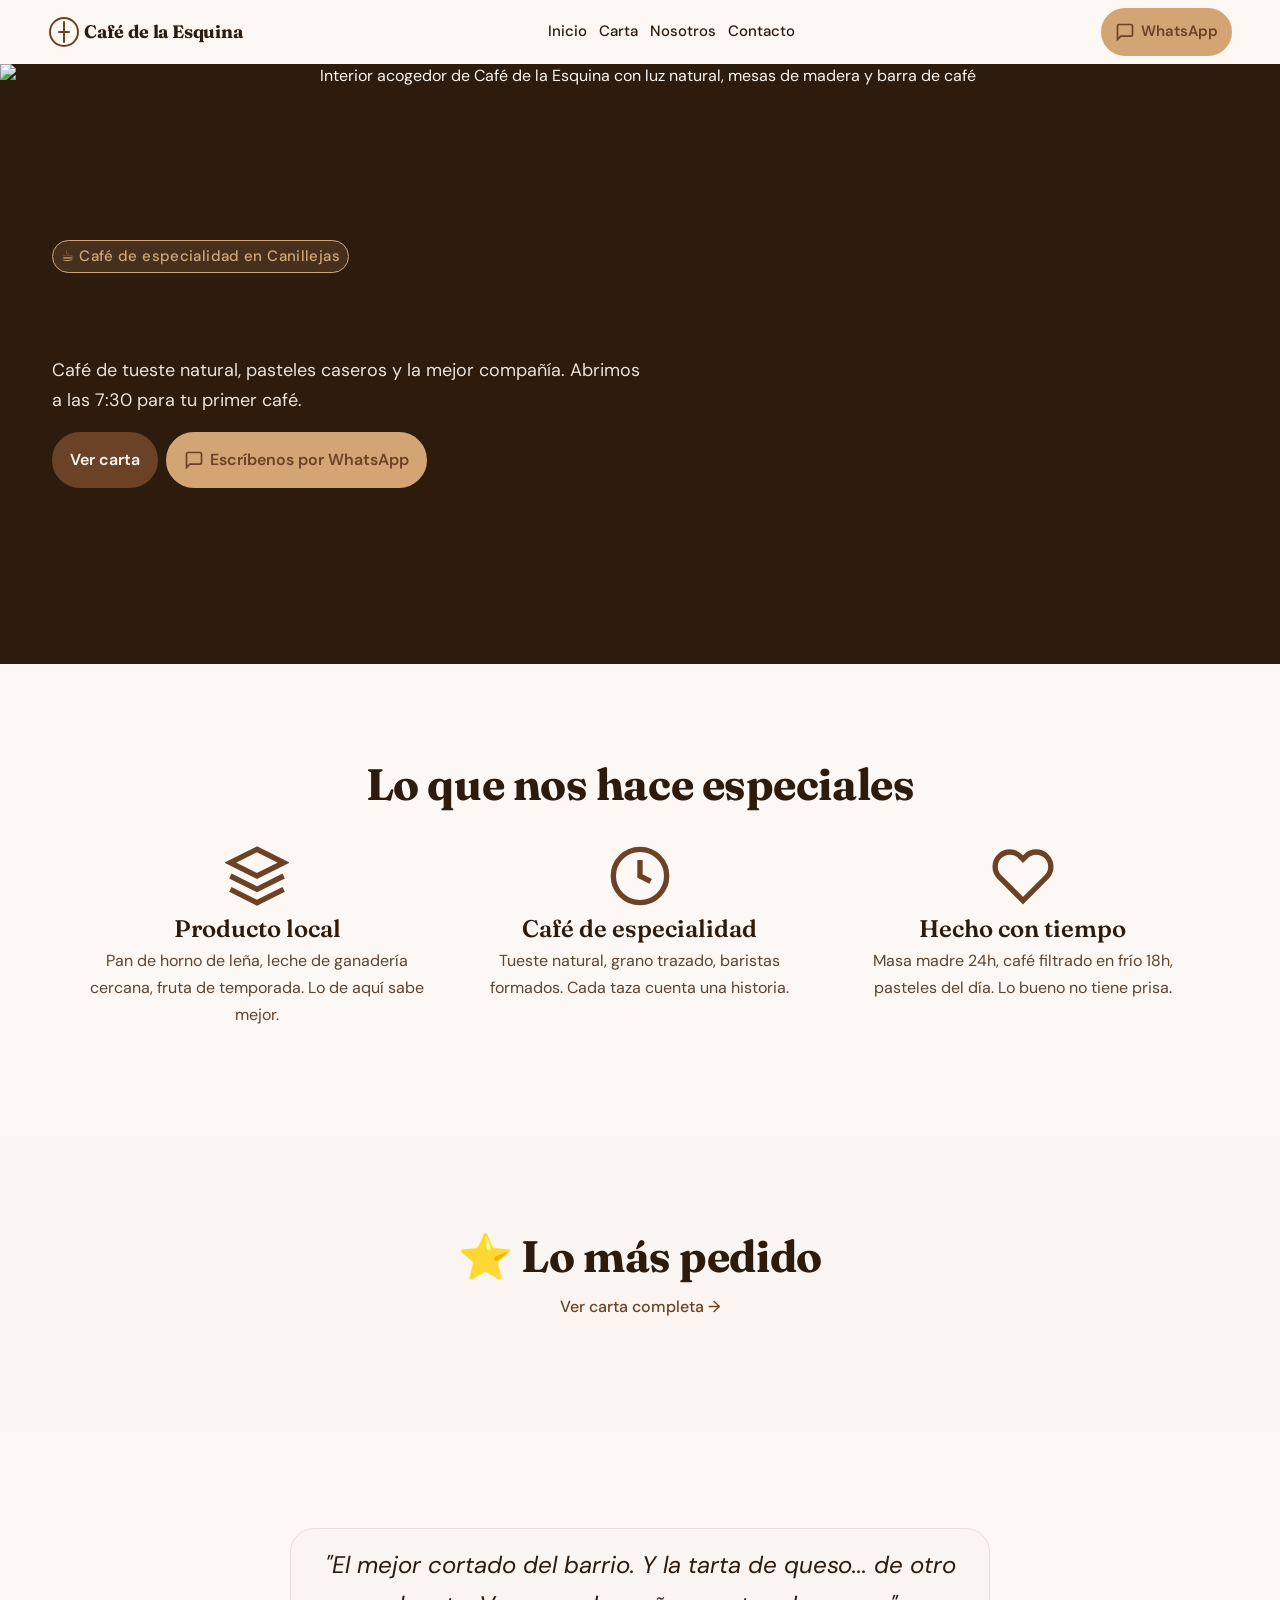
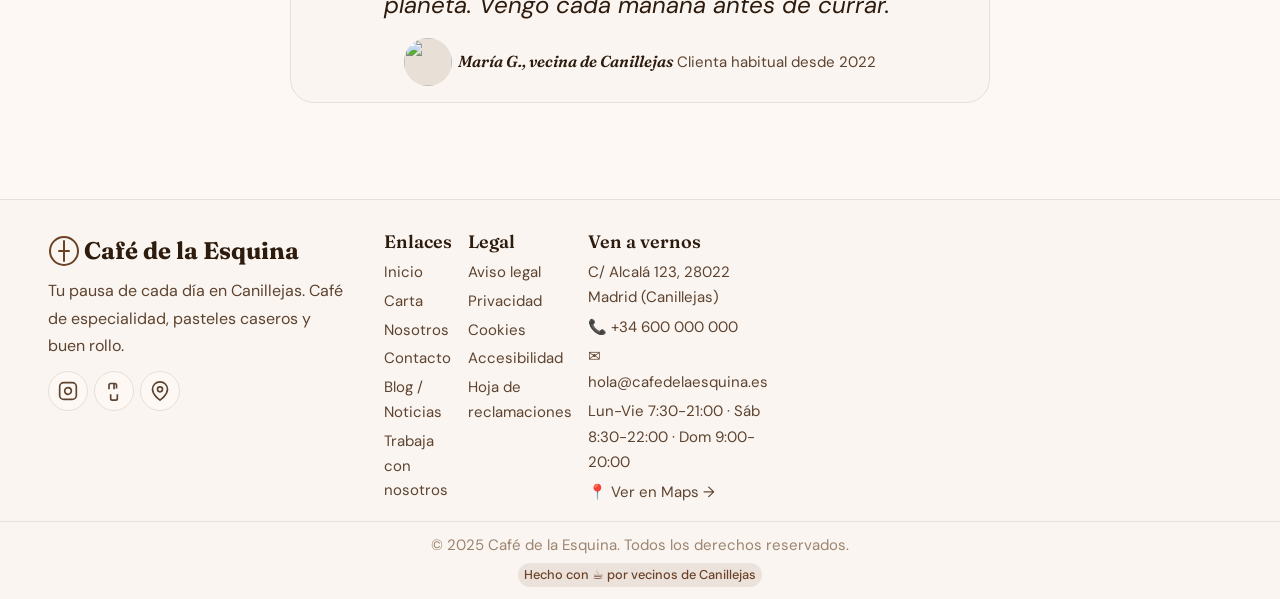
==== index.html @ 40ae6f1a "Café de la Esquina - demo deploy ready" ====
<!DOCTYPE html>
<html lang="es">
<head>
  <meta charset="UTF-8">
  <meta name="viewport" content="width=device-width, initial-scale=1.0">
  <meta name="description" content="Café de la Esquina - Tu pausa de cada día en Canillejas. Café de especialidad, pasteles caseros y buen rollo. Abierto 7:30-21:00.">
  <meta name="theme-color" content="#6B4226">
  <title>Café de la Esquina | Tu pausa de cada día en Canillejas</title>

  <!-- Open Graph / Social -->
  <meta property="og:type" content="website">
  <meta property="og:url" content="https://cafe-esquina-demo.netlify.app/">
  <meta property="og:title" content="Café de la Esquina | Tu pausa de cada día">
  <meta property="og:description" content="Café de especialidad, pasteles caseros y la mejor compañía en Canillejas. Abrimos a las 7:30 para tu primer café.">
  <meta property="og:image" content="https://cafe-esquina-demo.netlify.app/assets/images/og-home.webp">
  <meta property="og:site_name" content="Café de la Esquina">
  <meta property="og:locale" content="es_ES">

  <!-- Twitter Card -->
  <meta name="twitter:card" content="summary_large_image">
  <meta name="twitter:title" content="Café de la Esquina | Tu pausa de cada día">
  <meta name="twitter:description" content="Café de especialidad, pasteles caseros y la mejor compañía en Canillejas.">
  <meta name="twitter:image" content="https://cafe-esquina-demo.netlify.app/assets/images/og-home.webp">

  <!-- Schema.org LocalBusiness -->
  <script type="application/ld+json">
  {
    "@context": "https://schema.org",
    "@type": "CafeOrCoffeeShop",
    "name": "Café de la Esquina",
    "description": "Café de especialidad, pasteles caseros y buen rollo en Canillejas, Madrid",
    "url": "https://cafe-esquina-demo.netlify.app/",
    "telephone": "+34-600-000-000",
    "address": {
      "@type": "PostalAddress",
      "streetAddress": "C/ Alcalá 123",
      "addressLocality": "Madrid",
      "addressRegion": "Madrid",
      "postalCode": "28022",
      "addressCountry": "ES"
    },
    "geo": {
      "@type": "GeoCoordinates",
      "latitude": 40.4333,
      "longitude": -3.6167
    },
    "openingHoursSpecification": [
      {"@type": "OpeningHoursSpecification", "dayOfWeek": ["Monday","Tuesday","Wednesday","Thursday"], "opens": "07:30", "closes": "21:00"},
      {"@type": "OpeningHoursSpecification", "dayOfWeek": "Friday", "opens": "07:30", "closes": "22:00"},
      {"@type": "OpeningHoursSpecification", "dayOfWeek": "Saturday", "opens": "08:30", "closes": "22:00"},
      {"@type": "OpeningHoursSpecification", "dayOfWeek": "Sunday", "opens": "09:00", "closes": "20:00"}
    ],
    "menu": "https://cafe-esquina-demo.netlify.app/carta.html",
    "priceRange": "€€",
    "paymentAccepted": "Cash, Credit Card, Mobile Payment",
    "currenciesAccepted": "EUR",
    "image": "https://cafe-esquina-demo.netlify.app/assets/images/hero-interior.webp",
    "sameAs": [
      "https://instagram.com/cafedelaesquina",
      "https://maps.google.com/?cid=123456789"
    ]
  }
  </script>

  <!-- Preload critical fonts -->
  <link rel="preload" as="style" href="https://fonts.googleapis.com/css2?family=Fraunces:opsz,wght@9..144,400;9..144,600;9..144,700;9..144,900&family=DM+Sans:wght@400;500;600;700&family=JetBrains+Mono:wght@400;500&display=swap">
  <link rel="stylesheet" href="https://fonts.googleapis.com/css2?family=Fraunces:opsz,wght@9..144,400;9..144,600;9..144,700;9..144,900&family=DM+Sans:wght@400;500;600;700&family=JetBrains+Mono:wght@400;500&display=swap" media="print" onload="this.media='all'">
  <noscript><link rel="stylesheet" href="https://fonts.googleapis.com/css2?family=Fraunces:opsz,wght@9..144,400;9..144,600;9..144,700;9..144,900&family=DM+Sans:wght@400;500;600;700&family=JetBrains+Mono:wght@400;500&display=swap"></noscript>

  <!-- Main CSS -->
  <link rel="stylesheet" href="assets/css/main.css">
</head>
<body class="page-home">
  <a href="#main" class="skip-link">Saltar al contenido principal</a>

  <!-- Header -->
  <header class="header" role="banner">
    <div class="header__inner container">
      <a href="/" class="header__logo" aria-label="Café de la Esquina - Inicio">
        <svg class="header__logo-icon" viewBox="0 0 32 32" fill="none" aria-hidden="true">
          <circle cx="16" cy="16" r="14" stroke="#6B4226" stroke-width="2"/>
          <path d="M16 6v10M16 16v10M11 16h10" stroke="#6B4226" stroke-width="2" stroke-linecap="round"/>
        </svg>
        <span class="header__logo-text">Café de la Esquina</span>
      </a>

      <nav class="header__nav" role="navigation" aria-label="Navegación principal">
        <ul class="header__nav-list">
          <li><a href="/" class="header__nav-link" aria-current="page">Inicio</a></li>
          <li><a href="/carta.html" class="header__nav-link">Carta</a></li>
          <li><a href="/nosotros.html" class="header__nav-link">Nosotros</a></li>
          <li><a href="/contacto.html" class="header__nav-link">Contacto</a></li>
        </ul>
      </nav>

      <div class="header__actions">
        <a href="https://wa.me/34600000000?text=Hola%21%20Quiero%20hacer%20un%20pedido" class="btn btn--accent header__btn-whatsapp" target="_blank" rel="noopener noreferrer" aria-label="WhatsApp: Pedir o reservar">
          <svg class="btn__icon" width="20" height="20" viewBox="0 0 24 24" fill="none" stroke="currentColor" stroke-width="2" aria-hidden="true"><path d="M21 15a2 2 0 0 1-2 2H7l-4 4V5a2 2 0 0 1 2-2h14a2 2 0 0 1 2 2z"></path></svg>
          <span>WhatsApp</span>
        </a>
        <button class="header__hamburger" aria-expanded="false" aria-controls="drawer" aria-label="Abrir menú">
          <span class="header__hamburger-icon" aria-hidden="true"></span>
        </button>
      </div>
    </div>
  </header>

  <!-- Mobile Drawer -->
  <div class="drawer-backdrop" id="drawer-backdrop" aria-hidden="true"></div>
  <aside class="drawer" id="drawer" role="dialog" aria-modal="true" aria-label="Menú móvil">
    <div class="drawer__header">
      <h2 class="drawer__title">Menú</h2>
      <button class="drawer__close" aria-label="Cerrar menú">
        <svg width="24" height="24" viewBox="0 0 24 24" fill="none" stroke="currentColor" stroke-width="2"><line x1="18" y1="6" x2="6" y2="18"></line><line x1="6" y1="6" x2="18" y2="18"></line></svg>
      </button>
    </div>
    <nav class="drawer__nav" role="navigation" aria-label="Navegación móvil">
      <ul class="drawer__nav-list">
        <li><a href="/" class="drawer__nav-link" aria-current="page">Inicio</a></li>
        <li><a href="/carta.html" class="drawer__nav-link">Carta</a></li>
        <li><a href="/nosotros.html" class="drawer__nav-link">Nosotros</a></li>
        <li><a href="/contacto.html" class="drawer__nav-link">Contacto</a></li>
      </ul>
      <div class="drawer__info">
        <div class="drawer__info-item">
          <svg class="drawer__info-icon" viewBox="0 0 24 24" fill="none" stroke="currentColor" stroke-width="2" aria-hidden="true"><path d="M21 10c0 7-9 13-9 13s-9-6-9-13a9 9 0 0 1 18 0z"></path><circle cx="12" cy="10" r="3"></circle></svg>
          <span>C/ Alcalá 123, 28022 Madrid (Canillejas)</span>
        </div>
        <div class="drawer__info-item">
          <svg class="drawer__info-icon" viewBox="0 0 24 24" fill="none" stroke="currentColor" stroke-width="2" aria-hidden="true"><circle cx="12" cy="12" r="10"></circle><polyline points="12 6 12 12 16 14"></polyline></svg>
          <span>Lun-Vie 7:30-21:00 · Sáb 8:30-22:00 · Dom 9:00-20:00</span>
        </div>
      </div>
      <div class="drawer__actions">
        <a href="https://wa.me/34600000000?text=Hola%21%20Quiero%20hacer%20un%20pedido" class="btn btn--accent btn--full" target="_blank" rel="noopener noreferrer">
          <svg width="20" height="20" viewBox="0 0 24 24" fill="none" stroke="currentColor" stroke-width="2" aria-hidden="true"><path d="M21 15a2 2 0 0 1-2 2H7l-4 4V5a2 2 0 0 1 2-2h14a2 2 0 0 1 2 2z"></path></svg>
          <span>Escribir por WhatsApp</span>
        </a>
        <a href="/carta.html" class="btn btn--outline btn--full">Ver carta completa</a>
      </div>
    </nav>
  </aside>

  <main id="main" role="main">
    <!-- Hero -->
    <section class="hero" aria-labelledby="hero-title">
      <div class="hero__bg">
        <picture>
          <source srcset="assets/images/hero-interior.webp" type="image/webp">
          <img class="hero__image" src="assets/images/hero-interior.jpg" alt="Interior acogedor de Café de la Esquina con luz natural, mesas de madera y barra de café" loading="eager" fetchpriority="high" width="1200" height="800">
        </picture>
      </div>
      <div class="hero__overlay" aria-hidden="true"></div>
      <div class="hero__content container">
        <span class="hero__badge">☕ Café de especialidad en Canillejas</span>
        <h1 class="hero__title text-h1" id="hero-title">Tu pausa de cada día</h1>
        <p class="hero__subtitle text-body-lg">Café de tueste natural, pasteles caseros y la mejor compañía. Abrimos a las 7:30 para tu primer café.</p>
        <div class="hero__actions">
          <a href="/carta.html" class="btn btn--primary btn--lg">Ver carta</a>
          <a href="https://wa.me/34600000000?text=Hola%21%20Quiero%20hacer%20un%20pedido" class="btn btn--accent btn--lg" target="_blank" rel="noopener noreferrer">
            <svg class="btn__icon" width="20" height="20" viewBox="0 0 24 24" fill="none" stroke="currentColor" stroke-width="2" aria-hidden="true"><path d="M21 15a2 2 0 0 1-2 2H7l-4 4V5a2 2 0 0 1 2-2h14a2 2 0 0 1 2 2z"></path></svg>
            <span>Escríbenos por WhatsApp</span>
          </a>
        </div>
      </div>
    </section>

    <!-- Features / 3 Pillars -->
    <section class="features section" aria-labelledby="features-title">
      <div class="container">
        <header class="section-header" style="text-align:center;margin-bottom:var(--space-12);">
          <h2 class="text-h2" id="features-title">Lo que nos hace especiales</h2>
        </header>
        <div class="features__grid grid">
          <article class="feature">
            <svg class="feature__icon" viewBox="0 0 24 24" fill="none" stroke="currentColor" stroke-width="2" aria-hidden="true"><path d="M12 2L2 7l10 5 10-5-10-5z"></path><path d="M2 17l10 5 10-5"></path><path d="M2 12l10 5 10-5"></path></svg>
            <h3 class="feature__title">Producto local</h3>
            <p class="feature__description">Pan de horno de leña, leche de ganadería cercana, fruta de temporada. Lo de aquí sabe mejor.</p>
          </article>
          <article class="feature">
            <svg class="feature__icon" viewBox="0 0 24 24" fill="none" stroke="currentColor" stroke-width="2" aria-hidden="true"><circle cx="12" cy="12" r="10"></circle><path d="M12 6v6l4 2"></path></svg>
            <h3 class="feature__title">Café de especialidad</h3>
            <p class="feature__description">Tueste natural, grano trazado, baristas formados. Cada taza cuenta una historia.</p>
          </article>
          <article class="feature">
            <svg class="feature__icon" viewBox="0 0 24 24" fill="none" stroke="currentColor" stroke-width="2" aria-hidden="true"><path d="M20.84 4.61a5.5 5.5 0 0 0-7.78 0L12 5.67l-1.06-1.06a5.5 5.5 0 0 0-7.78 7.78l1.06 1.06L12 21.23l7.78-7.78 1.06-1.06a5.5 5.5 0 0 0 0-7.78z"></path></svg>
            <h3 class="feature__title">Hecho con tiempo</h3>
            <p class="feature__description">Masa madre 24h, café filtrado en frío 18h, pasteles del día. Lo bueno no tiene prisa.</p>
          </article>
        </div>
      </div>
    </section>

    <!-- Highlight Menu -->
    <section class="highlight-menu section" aria-labelledby="highlight-title">
      <div class="container">
        <header class="highlight-menu__header">
          <h2 class="highlight-menu__title text-h2" id="highlight-title">⭐ Lo más pedido</h2>
          <a href="/carta.html" class="highlight-menu__cta">Ver carta completa →</a>
        </header>
        <div class="highlight-menu__list" id="highlight-menu" role="list" aria-label="Platos destacados">
          <!-- Populated by JS -->
        </div>
      </div>
    </section>

    <!-- Location Bar (Mobile) -->
    <div class="location-bar location-bar--mobile" role="contentinfo" aria-label="Información de ubicación y contacto rápido">
      <a href="https://maps.app.goo.gl/XXXX" class="location-bar__item" target="_blank" rel="noopener noreferrer" aria-label="Ver en Google Maps">
        <svg class="location-bar__icon" viewBox="0 0 24 24" fill="none" stroke="currentColor" stroke-width="2" aria-hidden="true"><path d="M21 10c0 7-9 13-9 13s-9-6-9-13a9 9 0 0 1 18 0z"></path><circle cx="12" cy="10" r="3"></circle></svg>
        <span class="location-bar__label">Ubicación</span>
        <span class="location-bar__text">Canillejas</span>
      </a>
      <div class="location-bar__item" id="location-status" aria-live="polite">
        <svg class="location-bar__icon" viewBox="0 0 24 24" fill="none" stroke="currentColor" stroke-width="2" aria-hidden="true"><circle cx="12" cy="12" r="10"></circle><polyline points="12 6 12 12 16 14"></polyline></svg>
        <span class="location-bar__label">Estado</span>
        <span class="location-bar__status location-bar__status--open" id="location-status-text">Abierto ahora</span>
      </div>
      <a href="https://wa.me/34600000000?text=Hola%21%20Quiero%20hacer%20un%20pedido" class="location-bar__item location-bar__item--whatsapp" target="_blank" rel="noopener noreferrer" aria-label="WhatsApp: Pedir o reservar">
        <svg class="location-bar__icon" viewBox="0 0 24 24" fill="none" stroke="currentColor" stroke-width="2" aria-hidden="true"><path d="M21 15a2 2 0 0 1-2 2H7l-4 4V5a2 2 0 0 1 2-2h14a2 2 0 0 1 2 2z"></path></svg>
        <span class="location-bar__label">WhatsApp</span>
      </a>
    </div>

    <!-- Testimonial -->
    <section class="testimonial section" aria-labelledby="testimonial-title">
      <div class="container">
        <blockquote class="testimonial__card">
          <p class="testimonial__quote">"El mejor cortado del barrio. Y la tarta de queso... de otro planeta. Vengo cada mañana antes de currar."</p>
          <footer class="testimonial__author">
            <img class="testimonial__avatar" src="assets/images/avatar-testimonial.webp" alt="" loading="lazy" width="48" height="48">
            <div>
              <cite class="testimonial__name">María G., vecina de Canillejas</cite>
              <span class="testimonial__role">Clienta habitual desde 2022</span>
            </div>
          </footer>
        </blockquote>
      </div>
    </section>
  </main>

  <!-- Footer -->
  <footer class="footer" role="contentinfo">
    <div class="footer__main container">
      <div class="footer__brand">
        <a href="/" class="footer__logo" aria-label="Café de la Esquina - Inicio">
          <svg class="footer__logo-icon" viewBox="0 0 32 32" fill="none" aria-hidden="true"><circle cx="16" cy="16" r="14" stroke="#6B4226" stroke-width="2"/><path d="M16 6v10M16 16v10M11 16h10" stroke="#6B4226" stroke-width="2" stroke-linecap="round"/></svg>
          <span class="footer__logo-text">Café de la Esquina</span>
        </a>
        <p class="footer__tagline">Tu pausa de cada día en Canillejas. Café de especialidad, pasteles caseros y buen rollo.</p>
        <div class="footer__social" role="list" aria-label="Redes sociales">
          <a href="https://instagram.com/cafedelaesquina" class="footer__social-link" target="_blank" rel="noopener noreferrer" aria-label="Instagram">
            <svg class="footer__social-icon" viewBox="0 0 24 24" fill="none" stroke="currentColor" stroke-width="2" aria-hidden="true"><rect x="2" y="2" width="20" height="20" rx="5" ry="5"></rect><path d="M16 11.37A4 4 0 1 1 12.63 8 4 4 0 0 1 16 11.37z"></path><line x1="17.5" y1="6.5" x2="17.51" y2="6.5"></line></svg>
          </a>
          <a href="https://tiktok.com/@cafedelaesquina" class="footer__social-link" target="_blank" rel="noopener noreferrer" aria-label="TikTok">
            <svg class="footer__social-icon" viewBox="0 0 24 24" fill="none" stroke="currentColor" stroke-width="2" aria-hidden="true"><path d="M15 8.85V5a2 2 0 0 0-2-2H8a2 2 0 0 0-2 2v4.85M12 4v6M8 16v5a2 2 0 0 0 2 2h4a2 2 0 0 0 2-2v-5"></path></svg>
          </a>
          <a href="https://maps.app.goo.gl/XXXX" class="footer__social-link" target="_blank" rel="noopener noreferrer" aria-label="Google Maps">
            <svg class="footer__social-icon" viewBox="0 0 24 24" fill="none" stroke="currentColor" stroke-width="2" aria-hidden="true"><path d="M21 10c0 7-9 13-9 13s-9-6-9-13a9 9 0 0 1 18 0z"></path><circle cx="12" cy="10" r="3"></circle></svg>
          </a>
        </div>
      </div>

      <div class="footer__columns">
        <nav class="footer__column" aria-label="Enlaces principales">
          <h3 class="footer__column-title">Enlaces</h3>
          <ul class="footer__links">
            <li><a href="/" class="footer__link">Inicio</a></li>
            <li><a href="/carta.html" class="footer__link">Carta</a></li>
            <li><a href="/nosotros.html" class="footer__link">Nosotros</a></li>
            <li><a href="/contacto.html" class="footer__link">Contacto</a></li>
            <li><a href="/blog.html" class="footer__link">Blog / Noticias</a></li>
            <li><a href="/trabaja.html" class="footer__link">Trabaja con nosotros</a></li>
          </ul>
        </nav>

        <nav class="footer__column" aria-label="Información legal">
          <h3 class="footer__column-title">Legal</h3>
          <ul class="footer__links">
            <li><a href="/aviso-legal.html" class="footer__link">Aviso legal</a></li>
            <li><a href="/privacidad.html" class="footer__link">Privacidad</a></li>
            <li><a href="/cookies.html" class="footer__link">Cookies</a></li>
            <li><a href="/accesibilidad.html" class="footer__link">Accesibilidad</a></li>
            <li><a href="/hoja-reclamaciones.html" class="footer__link">Hoja de reclamaciones</a></li>
          </ul>
        </nav>

        <div class="footer__column">
          <h3 class="footer__column-title">Ven a vernos</h3>
          <address class="footer__info" style="font-style: normal;">
            <p>C/ Alcalá 123, 28022 Madrid (Canillejas)</p>
            <p><a href="tel:+34600000000" class="footer__info-link">📞 +34 600 000 000</a></p>
            <p><a href="mailto:hola@cafedelaesquina.es" class="footer__info-link">✉️ hola@cafedelaesquina.es</a></p>
            <p>Lun-Vie 7:30-21:00 · Sáb 8:30-22:00 · Dom 9:00-20:00</p>
            <a href="https://maps.app.goo.gl/XXXX" class="footer__info-link" target="_blank" rel="noopener noreferrer">📍 Ver en Maps →</a>
          </address>
        </div>
      </div>
    </div>

    <div class="footer__bottom">
      <p class="footer__copyright">&copy; 2025 Café de la Esquina. Todos los derechos reservados.</p>
      <p class="footer__badge">Hecho con ☕ por vecinos de Canillejas</p>
    </div>
  </footer>

  <!-- Cart (shared) -->
  <aside class="cart" id="cart" role="dialog" aria-modal="true" aria-label="Tu pedido" hidden>
    <div class="cart__header">
      <h2 class="cart__title">Tu pedido</h2>
      <button class="cart__close" aria-label="Cerrar carrito"><svg width="24" height="24" viewBox="0 0 24 24" fill="none" stroke="currentColor" stroke-width="2"><line x1="18" y1="6" x2="6" y2="18"></line><line x1="6" y1="6" x2="18" y2="18"></line></svg></button>
    </div>
    <div class="cart__empty hidden">Tu carrito está vacío... pero la barra te espera ☕</div>
    <div class="cart__items" role="list" aria-label="Items del pedido"></div>
    <div class="cart__summary hidden">
      <div class="cart__total"><span class="cart__total-label">Total</span><span class="cart__total-amount text-price">0,00&nbsp;€</span></div>
      <div class="cart__actions">
        <button class="btn btn--accent btn--full btn--lg" id="cart-whatsapp">Pedir por WhatsApp</button>
        <button class="btn btn--ghost btn--full" id="cart-clear">Vaciar carrito</button>
      </div>
    </div>
  </aside>

  <!-- Scripts -->
  <script type="module" src="assets/js/main.js"></script>
</body>
</html>
---- assets/css/main.css ----
/* ========================================
   Café de la Esquina — Main Stylesheet
   Design tokens + components + utilities
   Mobile-first, zero dependencies
   ======================================== */

/* ========================================
   DESIGN TOKENS (from design-tokens.css)
   ======================================== */

:root {
  /* Colors */
  --color-primary: #6B4226;
  --color-secondary: #C49A6C;
  --color-accent: #D4A574;
  --color-bg: #FDF8F3;
  --color-surface: #FAF5F0;
  --color-text: #2D1B0E;
  --color-text-secondary: #5D4330;
  --color-text-muted: #9B8470;
  --color-text-inverse: #FDF8F3;
  --color-success: #4A7C59;
  --color-warning: #C49A6C;
  --color-error: #B85C3D;
  --color-info: #5D8AA8;

  --color-btn-primary-bg: var(--color-primary);
  --color-btn-primary-text: var(--color-text-inverse);
  --color-btn-primary-hover: #54331D;
  --color-btn-primary-active: #482A1A;

  --color-btn-secondary-bg: var(--color-secondary);
  --color-btn-secondary-text: var(--color-primary);
  --color-btn-secondary-hover: #B88D5E;
  --color-btn-secondary-active: #A67D52;

  --color-btn-accent-bg: var(--color-accent);
  --color-btn-accent-text: var(--color-primary);
  --color-btn-accent-hover: #C89666;
  --color-btn-accent-active: #B8885A;

  --color-btn-ghost-hover: rgba(107, 66, 38, 0.1);
  --color-btn-ghost-active: rgba(107, 66, 38, 0.15);

  --color-link: var(--color-primary);
  --color-link-hover: #54331D;
  --color-link-visited: rgba(107, 66, 38, 0.7);

  --color-focus-ring: var(--color-accent);
  --color-focus-ring-rgb: 212, 165, 116;

  --color-border: #E8DFD6;
  --color-border-hover: #D4C4B0;
  --color-border-focus: var(--color-primary);
  --color-border-error: var(--color-error);

  --color-input-bg: var(--color-bg);
  --color-input-placeholder: var(--color-text-muted);
  --color-input-disabled-bg: rgba(250, 245, 240, 0.5);

  --color-card-bg: var(--color-surface);
  --color-card-border: var(--color-border);
  --color-card-hover-border: rgba(107, 66, 38, 0.3);
  --color-card-hover-shadow: 0 12px 24px -8px rgb(45 27 14 / 0.12), 0 4px 8px -4px rgb(45 27 14 / 0.08);

  --color-badge-new: var(--color-success);
  --color-badge-popular: var(--color-accent);
  --color-badge-hot: var(--color-error);
  --color-badge-vegan: var(--color-success);
  --color-badge-gf: var(--color-info);

  --color-overlay-gradient: linear-gradient(180deg, rgba(45,27,14,0) 0%, rgba(45,27,14,0.6) 100%);
  --color-scrim: rgba(45, 27, 14, 0.4);

  /* Typography */
  --font-heading: 'Fraunces', Georgia, 'Times New Roman', serif;
  --font-body: 'DM Sans', system-ui, -apple-system, 'Segoe UI', Roboto, sans-serif;
  --font-mono: 'JetBrains Mono', 'Fira Code', monospace;

  --font-light: 300;
  --font-normal: 400;
  --font-medium: 500;
  --font-semibold: 600;
  --font-bold: 700;
  --font-extrabold: 800;
  --font-black: 900;

  --text-xs: clamp(0.7rem, 0.65rem + 0.25vw, 0.8rem);
  --text-sm: clamp(0.8125rem, 0.75rem + 0.3125vw, 0.9375rem);
  --text-base: clamp(0.9375rem, 0.875rem + 0.3125vw, 1rem);
  --text-lg: clamp(1.0625rem, 1rem + 0.3125vw, 1.125rem);
  --text-xl: clamp(1.25rem, 1.125rem + 0.625vw, 1.5rem);
  --text-2xl: clamp(1.5rem, 1.25rem + 1.25vw, 2rem);
  --text-3xl: clamp(1.875rem, 1.5rem + 1.875vw, 2.75rem);
  --text-4xl: clamp(2.25rem, 1.75rem + 2.5vw, 3.5rem);

  --leading-tight: 1.1;
  --leading-snug: 1.35;
  --leading-normal: 1.55;
  --leading-relaxed: 1.7;

  /* Spacing */
  --space-0: 0;
  --space-1: 0.125rem;
  --space-2: 0.25rem;
  --space-3: 0.375rem;
  --space-4: 0.5rem;
  --space-5: 0.625rem;
  --space-6: 0.75rem;
  --space-8: 1rem;
  --space-10: 1.25rem;
  --space-12: 1.5rem;
  --space-16: 2rem;
  --space-20: 2.5rem;
  --space-24: 3rem;
  --space-32: 4rem;
  --space-40: 5rem;
  --space-48: 6rem;

  --space-section-y: clamp(3rem, 8vw, 6rem);
  --space-container-x: clamp(1rem, 4vw, 2rem);
  --space-gap: clamp(1rem, 3vw, 1.5rem);
  --space-hero: clamp(4rem, 12vw, 8rem);

  /* Border Radius */
  --radius-none: 0;
  --radius-sm: 0.25rem;
  --radius-md: 0.5rem;
  --radius-lg: 0.75rem;
  --radius-xl: 1rem;
  --radius-2xl: 1.5rem;
  --radius-full: 9999px;
  --radius-image: 0.75rem;

  /* Shadows */
  --shadow-none: none;
  --shadow-xs: 0 1px 2px 0 rgb(45 27 14 / 0.05);
  --shadow-sm: 0 1px 3px 0 rgb(45 27 14 / 0.08), 0 1px 2px -1px rgb(45 27 14 / 0.08);
  --shadow-md: 0 4px 6px -1px rgb(45 27 14 / 0.07), 0 2px 4px -2px rgb(45 27 14 / 0.07);
  --shadow-lg: 0 10px 15px -3px rgb(45 27 14 / 0.07), 0 4px 6px -4px rgb(45 27 14 / 0.07);
  --shadow-xl: 0 20px 25px -5px rgb(45 27 14 / 0.08), 0 8px 10px -6px rgb(45 27 14 / 0.08);
  --shadow-2xl: 0 25px 50px -12px rgb(45 27 14 / 0.12);
  --shadow-inner: inset 0 2px 4px 0 rgb(45 27 14 / 0.05);
  --shadow-focus: 0 0 0 3px rgb(212 165 116 / 0.4);
  --shadow-card-hover: 0 12px 24px -8px rgb(45 27 14 / 0.12), 0 4px 8px -4px rgb(45 27 14 / 0.08);

  /* Z-index scale */
  --z-dropdown: 100;
  --z-sticky: 200;
  --z-fixed: 300;
  --z-drawer-backdrop: 400;
  --z-drawer: 500;
  --z-modal-backdrop: 600;
  --z-modal: 700;
  --z-toast: 800;
  --z-tooltip: 900;

  /* Transitions */
  --transition-fast: 150ms ease;
  --transition-base: 200ms ease;
  --transition-slow: 300ms ease;

  /* Container */
  --container-max: 1200px;
}

/* ========================================
   RESET & BASE
   ======================================== */

*, *::before, *::after {
  box-sizing: border-box;
  margin: 0;
  padding: 0;
}

html {
  font-size: 16px;
  scroll-behavior: smooth;
  -webkit-text-size-adjust: 100%;
}

@media (prefers-reduced-motion: reduce) {
  html { scroll-behavior: auto; }
  *, *::before, *::after {
    animation-duration: 0.01ms !important;
    animation-iteration-count: 1 !important;
    transition-duration: 0.01ms !important;
  }
}

body {
  font-family: var(--font-body);
  font-size: var(--text-base);
  font-weight: var(--font-normal);
  line-height: var(--leading-normal);
  color: var(--color-text);
  background-color: var(--color-bg);
  -webkit-font-smoothing: antialiased;
  -moz-osx-font-smoothing: grayscale;
  text-rendering: optimizeLegibility;
}

img, picture, video, canvas, svg {
  display: block;
  max-width: 100%;
  height: auto;
}

img { vertical-align: middle; }

a {
  color: var(--color-link);
  text-decoration: none;
  transition: color var(--transition-fast);
}

a:hover { color: var(--color-link-hover); }
a:visited { color: var(--color-link-visited); }
a:focus-visible { outline: none; box-shadow: var(--shadow-focus); border-radius: var(--radius-sm); }

button {
  font-family: inherit;
  font-size: inherit;
  line-height: inherit;
  color: inherit;
  background: none;
  border: none;
  cursor: pointer;
}

input, textarea, select {
  font-family: inherit;
  font-size: inherit;
  line-height: inherit;
  color: inherit;
}

ul, ol { list-style: none; }

h1, h2, h3, h4, h5, h6 {
  font-family: var(--font-heading);
  font-weight: var(--font-bold);
  line-height: var(--leading-tight);
  color: var(--color-text);
}

.text-h1 { font-size: var(--text-4xl); letter-spacing: -0.02em; }
.text-h2 { font-size: var(--text-3xl); letter-spacing: -0.01em; }
.text-h3 { font-size: var(--text-2xl); }
.text-h4 { font-size: var(--text-xl); }

.text-body { font-size: var(--text-base); line-height: var(--leading-normal); }
.text-body-lg { font-size: var(--text-lg); line-height: var(--leading-relaxed); }
.text-caption { font-size: var(--text-sm); color: var(--color-text-secondary); line-height: var(--leading-normal); }
.text-label { font-size: var(--text-xs); font-weight: var(--font-medium); text-transform: uppercase; letter-spacing: 0.05em; }
.text-price { font-family: var(--font-heading); font-size: var(--text-xl); font-weight: var(--font-bold); color: var(--color-primary); line-height: 1; }

/* ========================================
   ACCESSIBILITY UTILITIES
   ======================================== */

.skip-link {
  position: absolute;
  top: -100%;
  left: 50%;
  transform: translateX(-50%);
  padding: var(--space-4) var(--space-6);
  background: var(--color-primary);
  color: var(--color-text-inverse);
  font-family: var(--font-body);
  font-weight: var(--font-medium);
  border-radius: var(--radius-md);
  z-index: var(--z-tooltip);
  transition: top var(--transition-fast);
}

.skip-link:focus { top: var(--space-4); outline: none; box-shadow: var(--shadow-focus); }

.visually-hidden {
  position: absolute;
  width: 1px;
  height: 1px;
  padding: 0;
  margin: -1px;
  overflow: hidden;
  clip: rect(0, 0, 0, 0);
  white-space: nowrap;
  border: 0;
}

:focus:not(:focus-visible) { outline: none; }

:focus-visible {
  outline: none;
  box-shadow: var(--shadow-focus);
  border-radius: var(--radius-sm);
}

@media (prefers-contrast: high) {
  :root {
    --color-border: var(--color-text);
    --color-border-hover: var(--color-text);
    --color-card-border: var(--color-text);
  }
}

/* ========================================
   LAYOUT UTILITIES
   ======================================== */

.container {
  width: 100%;
  max-width: var(--container-max);
  margin: 0 auto;
  padding-left: var(--space-container-x);
  padding-right: var(--space-container-x);
}

.section {
  padding-top: var(--space-section-y);
  padding-bottom: var(--space-section-y);
}

.section--alt { background: var(--color-surface); }

.grid { display: grid; gap: var(--space-gap); }
.flex { display: flex; }
.flex-col { flex-direction: column; }
.items-center { align-items: center; }
.justify-center { justify-content: center; }
.justify-between { justify-content: space-between; }
.gap-4 { gap: var(--space-4); }
.gap-6 { gap: var(--space-6); }
.gap-8 { gap: var(--space-8); }
.gap-12 { gap: var(--space-12); }

/* ========================================
   BUTTONS
   ======================================== */

.btn {
  display: inline-flex;
  align-items: center;
  justify-content: center;
  gap: var(--space-3);
  padding: var(--space-3) var(--space-6);
  font-family: var(--font-body);
  font-size: var(--text-sm);
  font-weight: var(--font-semibold);
  line-height: 1.5;
  border-radius: var(--radius-full);
  transition: all var(--transition-fast);
  min-height: 48px;
  min-width: 48px;
  white-space: nowrap;
}

.btn:disabled { opacity: 0.5; cursor: not-allowed; pointer-events: none; }

.btn--primary {
  background: var(--color-btn-primary-bg);
  color: var(--color-btn-primary-text);
  border: 2px solid var(--color-btn-primary-bg);
}

.btn--primary:hover:not(:disabled) {
  background: var(--color-btn-primary-hover);
  border-color: var(--color-btn-primary-hover);
}

.btn--primary:active:not(:disabled) {
  background: var(--color-btn-primary-active);
  border-color: var(--color-btn-primary-active);
}

.btn--secondary {
  background: var(--color-btn-secondary-bg);
  color: var(--color-btn-secondary-text);
  border: 2px solid var(--color-btn-secondary-bg);
}

.btn--secondary:hover:not(:disabled) {
  background: var(--color-btn-secondary-hover);
  border-color: var(--color-btn-secondary-hover);
}

.btn--secondary:active:not(:disabled) {
  background: var(--color-btn-secondary-active);
  border-color: var(--color-btn-secondary-active);
}

.btn--accent {
  background: var(--color-btn-accent-bg);
  color: var(--color-btn-accent-text);
  border: 2px solid var(--color-btn-accent-bg);
}

.btn--accent:hover:not(:disabled) {
  background: var(--color-btn-accent-hover);
  border-color: var(--color-btn-accent-hover);
}

.btn--accent:active:not(:disabled) {
  background: var(--color-btn-accent-active);
  border-color: var(--color-btn-accent-active);
}

.btn--ghost {
  background: transparent;
  color: var(--color-text);
  border: 2px solid transparent;
}

.btn--ghost:hover:not(:disabled) { background: var(--color-btn-ghost-hover); }
.btn--ghost:active:not(:disabled) { background: var(--color-btn-ghost-active); }

.btn--outline {
  background: transparent;
  color: var(--color-primary);
  border: 2px solid var(--color-primary);
}

.btn--outline:hover:not(:disabled) {
  background: var(--color-primary);
  color: var(--color-text-inverse);
}

.btn--sm { padding: var(--space-2) var(--space-4); font-size: var(--text-xs); min-height: 40px; }
.btn--lg { padding: var(--space-4) var(--space-8); font-size: var(--text-base); min-height: 56px; }
.btn--full { width: 100%; }

.btn__icon { display: flex; flex-shrink: 0; }

/* ========================================
   BADGES
   ======================================== */

.badge {
  display: inline-flex;
  align-items: center;
  padding: var(--space-1) var(--space-3);
  font-size: var(--text-xs);
  font-weight: var(--font-semibold);
  line-height: 1;
  border-radius: var(--radius-full);
  text-transform: uppercase;
  letter-spacing: 0.025em;
}

.badge--new { background: var(--color-badge-new); color: var(--color-text-inverse); }
.badge--popular { background: var(--color-badge-popular); color: var(--color-primary); }
.badge--hot { background: var(--color-badge-hot); color: var(--color-text-inverse); }
.badge--vegan { background: var(--color-badge-vegan); color: var(--color-text-inverse); }
.badge--gf { background: var(--color-badge-gf); color: var(--color-text-inverse); }
.badge--day { background: var(--color-error); color: var(--color-text-inverse); }
.badge--new-item { background: var(--color-success); color: var(--color-text-inverse); }
.badge--unavailable { background: var(--color-text-muted); color: var(--color-text-inverse); }

/* ========================================
   CARDS
   ======================================== */

.card {
  background: var(--color-card-bg);
  border: 1px solid var(--color-card-border);
  border-radius: var(--radius-xl);
  overflow: hidden;
  transition: all var(--transition-base);
}

.card:hover {
  border-color: var(--color-card-hover-border);
  box-shadow: var(--color-card-hover-shadow);
  transform: translateY(-2px);
}

.card:focus-within {
  outline: none;
  box-shadow: var(--shadow-focus);
}

.card__media {
  position: relative;
  aspect-ratio: 4 / 3;
  overflow: hidden;
  background: var(--color-border);
}

.card__image {
  width: 100%;
  height: 100%;
  object-fit: cover;
  transition: transform var(--transition-slow);
}

.card:hover .card__image { transform: scale(1.03); }

.card__badge { position: absolute; top: var(--space-3); right: var(--space-3); z-index: 1; }

.card__content { padding: var(--space-4); }

.card__name { font-family: var(--font-heading); font-size: var(--text-lg); font-weight: var(--font-semibold); line-height: var(--leading-snug); margin-bottom: var(--space-2); }

.card__description { font-size: var(--text-sm); color: var(--color-text-secondary); line-height: var(--leading-normal); display: -webkit-box; -webkit-line-clamp: 2; -webkit-box-orient: vertical; overflow: hidden; margin-bottom: var(--space-3); }

.card__footer { display: flex; align-items: center; justify-content: space-between; gap: var(--space-4); padding-top: var(--space-3); border-top: 1px solid var(--color-border); }

.card__price { font-family: var(--font-heading); font-size: var(--text-xl); font-weight: var(--font-bold); color: var(--color-primary); }

.card__actions { display: flex; gap: var(--space-2); }

/* ========================================
   FORM ELEMENTS
   ======================================== */

.form-group { margin-bottom: var(--space-4); }

.form-label { display: block; font-size: var(--text-sm); font-weight: var(--font-medium); color: var(--color-text); margin-bottom: var(--space-2); }

.form-input, .form-select, .form-textarea {
  width: 100%;
  padding: var(--space-3) var(--space-4);
  font-size: var(--text-base);
  color: var(--color-text);
  background: var(--color-input-bg);
  border: 1px solid var(--color-border);
  border-radius: var(--radius-lg);
  transition: all var(--transition-fast);
  min-height: 48px;
}

.form-input::placeholder, .form-textarea::placeholder { color: var(--color-input-placeholder); }

.form-input:hover, .form-select:hover, .form-textarea:hover { border-color: var(--color-border-hover); }

.form-input:focus, .form-select:focus, .form-textarea:focus {
  outline: none;
  border-color: var(--color-border-focus);
  box-shadow: var(--shadow-focus);
}

.form-input:disabled, .form-select:disabled, .form-textarea:disabled {
  background: var(--color-input-disabled-bg);
  cursor: not-allowed;
}

.form-input[aria-invalid="true"], .form-select[aria-invalid="true"], .form-textarea[aria-invalid="true"] {
  border-color: var(--color-border-error);
}

.form-error { display: block; margin-top: var(--space-1); font-size: var(--text-xs); color: var(--color-error); }

.form-textarea { min-height: 120px; resize: vertical; }

.form-checkbox, .form-radio {
  display: flex;
  align-items: center;
  gap: var(--space-3);
  cursor: pointer;
}

.form-checkbox input, .form-radio input {
  width: 20px;
  height: 20px;
  accent-color: var(--color-primary);
  flex-shrink: 0;
}

/* ========================================
   HEADER & NAVIGATION
   ======================================== */

.header {
  position: sticky;
  top: 0;
  z-index: var(--z-sticky);
  height: 56px;
  background: transparent;
  border-bottom: 1px solid transparent;
  transition: all var(--transition-base);
}

.header--scrolled {
  background: rgba(250, 245, 240, 0.95);
  backdrop-filter: blur(12px);
  border-color: var(--color-border);
  box-shadow: var(--shadow-sm);
}

.header__inner {
  display: flex;
  align-items: center;
  justify-content: space-between;
  height: 100%;
  padding: 0 var(--space-4);
}

.header__logo { display: flex; align-items: center; gap: var(--space-2); text-decoration: none; z-index: var(--z-drawer); }

.header__logo-icon { width: 32px; height: 32px; flex-shrink: 0; }

.header__logo-text { font-family: var(--font-heading); font-size: var(--text-lg); font-weight: var(--font-bold); color: var(--color-text); letter-spacing: -0.01em; }

.header__nav { display: none; }

.header__nav-list { display: flex; align-items: center; gap: var(--space-6); }

.header__nav-link { font-size: var(--text-sm); font-weight: var(--font-medium); color: var(--color-text); padding: var(--space-2) 0; position: relative; }

.header__nav-link::after { content: ''; position: absolute; bottom: 0; left: 0; width: 0; height: 2px; background: var(--color-primary); transition: width var(--transition-base); }

.header__nav-link:hover::after, .header__nav-link[aria-current="page"]::after { width: 100%; }

.header__nav-link[aria-current="page"] { color: var(--color-primary); }

.header__actions { display: flex; align-items: center; gap: var(--space-2); }

.header__btn-whatsapp { display: none; }

.header__hamburger { display: flex; align-items: center; justify-content: center; width: 48px; height: 48px; border-radius: var(--radius-md); color: var(--color-text); transition: background var(--transition-fast); }

.header__hamburger:hover { background: var(--color-btn-ghost-hover); }
.header__hamburger:focus-visible { box-shadow: var(--shadow-focus); }

.header__hamburger-icon { width: 24px; height: 2px; background: currentColor; position: relative; transition: background var(--transition-fast); }

.header__hamburger-icon::before, .header__hamburger-icon::after { content: ''; position: absolute; left: 0; width: 100%; height: 2px; background: currentColor; transition: transform var(--transition-base); }

.header__hamburger-icon::before { top: -7px; }
.header__hamburger-icon::after { bottom: -7px; }

.header__hamburger[aria-expanded="true"] .header__hamburger-icon { background: transparent; }
.header__hamburger[aria-expanded="true"] .header__hamburger-icon::before { transform: rotate(45deg) translate(5px, 5px); }
.header__hamburger[aria-expanded="true"] .header__hamburger-icon::after { transform: rotate(-45deg) translate(5px, -5px); }

/* Drawer */
.drawer-backdrop {
  position: fixed;
  inset: 0;
  background: var(--color-scrim);
  backdrop-filter: blur(4px);
  opacity: 0;
  visibility: hidden;
  z-index: var(--z-drawer-backdrop);
  transition: opacity var(--transition-base), visibility var(--transition-base);
}

.drawer-backdrop--open { opacity: 1; visibility: visible; }

.drawer {
  position: fixed;
  top: 0;
  right: 0;
  bottom: 0;
  width: 85vw;
  max-width: 320px;
  background: var(--color-surface);
  border-left: 1px solid var(--color-border);
  box-shadow: var(--shadow-xl);
  z-index: var(--z-drawer);
  transform: translateX(100%);
  transition: transform var(--transition-base);
  display: flex;
  flex-direction: column;
}

.drawer--open { transform: translateX(0); }

.drawer__header { display: flex; align-items: center; justify-content: space-between; padding: var(--space-4); border-bottom: 1px solid var(--color-border); }

.drawer__title { font-family: var(--font-heading); font-size: var(--text-lg); font-weight: var(--font-semibold); }

.drawer__close { display: flex; align-items: center; justify-content: center; width: 44px; height: 44px; border-radius: var(--radius-md); color: var(--color-text); transition: background var(--transition-fast); }

.drawer__close:hover { background: var(--color-btn-ghost-hover); }

.drawer__nav { flex: 1; padding: var(--space-6) var(--space-4); overflow-y: auto; }

.drawer__nav-list { display: flex; flex-direction: column; gap: var(--space-1); margin-bottom: var(--space-8); }

.drawer__nav-link { display: block; padding: var(--space-4); font-size: var(--text-base); font-weight: var(--font-medium); color: var(--color-text); border-radius: var(--radius-lg); transition: background var(--transition-fast); }

.drawer__nav-link:hover { background: var(--color-btn-ghost-hover); }
.drawer__nav-link[aria-current="page"] { color: var(--color-primary); background: rgba(107, 66, 38, 0.08); }

.drawer__info { border-top: 1px solid var(--color-border); padding-top: var(--space-6); }

.drawer__info-item { display: flex; align-items: center; gap: var(--space-3); padding: var(--space-3) 0; color: var(--color-text-secondary); font-size: var(--text-sm); }

.drawer__info-icon { width: 20px; height: 20px; flex-shrink: 0; color: var(--color-primary); }

.drawer__actions { display: flex; flex-direction: column; gap: var(--space-3); padding: var(--space-4); border-top: 1px solid var(--color-border); }

@media (min-width: 768px) {
  .header { height: 64px; }
  .header__nav { display: block; }
  .header__btn-whatsapp { display: inline-flex; }
  .header__hamburger { display: none; }
  .drawer { display: none; }
  .drawer-backdrop { display: none; }
}

/* ========================================
   HERO
   ======================================== */

.hero {
  position: relative;
  min-height: 70vh;
  min-height: 480px;
  display: flex;
  align-items: center;
  justify-content: center;
  text-align: center;
  background: var(--color-text);
  color: var(--color-text-inverse);
  overflow: hidden;
}

.hero__bg {
  position: absolute;
  inset: 0;
  z-index: 0;
}

.hero__image {
  width: 100%;
  height: 100%;
  object-fit: cover;
}

.hero__overlay {
  position: absolute;
  inset: 0;
  background: var(--color-overlay-gradient);
  z-index: 1;
}

.hero__content {
  position: relative;
  z-index: 2;
  padding: var(--space-hero) var(--space-4);
  max-width: var(--container-max);
  margin: 0 auto;
}

.hero__badge {
  display: inline-block;
  padding: var(--space-2) var(--space-4);
  font-size: var(--text-sm);
  font-weight: var(--font-medium);
  color: var(--color-accent);
  background: rgba(212, 165, 116, 0.15);
  border: 1px solid var(--color-accent);
  border-radius: var(--radius-full);
  margin-bottom: var(--space-6);
  letter-spacing: 0.025em;
}

.hero__title { font-size: var(--text-4xl); line-height: var(--leading-tight); margin-bottom: var(--space-4); max-width: 800px; margin-left: auto; margin-right: auto; }

.hero__subtitle { font-size: var(--text-lg); line-height: var(--leading-relaxed); color: rgba(253, 248, 243, 0.9); max-width: 600px; margin: 0 auto var(--space-8); }

.hero__actions { display: flex; flex-wrap: wrap; gap: var(--space-4); justify-content: center; }

@media (min-width: 768px) {
  .hero { min-height: 85vh; min-height: 600px; }
  .hero__content { text-align: left; padding: var(--space-hero) var(--space-6); }
  .hero__actions { justify-content: flex-start; }
  .hero__badge { margin-bottom: var(--space-6); }
  .hero__subtitle { margin-left: 0; margin-right: auto; }
}

/* ========================================
   FEATURES / PILLARS
   ======================================== */

.features { padding: var(--space-section-y) var(--space-4); background: var(--color-bg); }

.features__grid { display: grid; gap: var(--space-6); max-width: var(--container-max); margin: 0 auto; }

.feature { text-align: center; padding: var(--space-6) var(--space-4); }

.feature__icon { width: 64px; height: 64px; margin: 0 auto var(--space-4); color: var(--color-primary); }

.feature__title { font-family: var(--font-heading); font-size: var(--text-xl); font-weight: var(--font-semibold); margin-bottom: var(--space-2); }

.feature__description { font-size: var(--text-base); color: var(--color-text-secondary); line-height: var(--leading-relaxed); }

@media (min-width: 768px) {
  .features__grid { grid-template-columns: repeat(3, 1fr); }
  .feature { text-align: center; }
}

/* ========================================
   HIGHLIGHT MENU (Home)
   ======================================== */

.highlight-menu { padding: var(--space-section-y) var(--space-4); background: var(--color-surface); }

.highlight-menu__header { max-width: var(--container-max); margin: 0 auto var(--space-8); text-align: center; }

.highlight-menu__title { font-family: var(--font-heading); font-size: var(--text-3xl); margin-bottom: var(--space-3); }

.highlight-menu__cta { display: inline-flex; align-items: center; gap: var(--space-2); margin-top: var(--space-4); font-weight: var(--font-medium); color: var(--color-primary); }

.highlight-menu__cta:hover { text-decoration: underline; }

.highlight-menu__list { display: flex; gap: var(--space-4); overflow-x: auto; padding: var(--space-4); margin: 0 calc(var(--space-4) * -1); scroll-snap-type: x mandatory; -webkit-overflow-scrolling: touch; scrollbar-width: thin; scrollbar-color: var(--color-secondary) transparent; }

.highlight-menu__item { flex: 0 0 280px; scroll-snap-align: start; }

@media (min-width: 768px) {
  .highlight-menu__list { display: grid; grid-template-columns: repeat(3, 1fr); overflow: visible; padding: 0; margin: 0; scroll-snap-type: none; }
  .highlight-menu__item { flex: none; }
}

/* ========================================
   LOCATION BAR (Mobile sticky bottom / Desktop sidebar)
   ======================================== */

.location-bar { display: none; }

.location-bar--mobile {
  position: fixed;
  bottom: 0;
  left: 0;
  right: 0;
  z-index: var(--z-fixed);
  background: var(--color-surface);
  border-top: 1px solid var(--color-border);
  box-shadow: var(--shadow-xl);
  padding: var(--space-4) var(--space-3);
  display: grid;
  grid-template-columns: repeat(3, 1fr);
  gap: var(--space-2);
}

.location-bar__item { display: flex; flex-direction: column; align-items: center; gap: var(--space-1); text-align: center; color: var(--color-text); text-decoration: none; padding: var(--space-2); border-radius: var(--radius-lg); transition: background var(--transition-fast); min-height: 48px; }

.location-bar__item:hover { background: var(--color-btn-ghost-hover); }

.location-bar__icon { width: 24px; height: 24px; color: var(--color-primary); }

.location-bar__label { font-size: var(--text-xs); font-weight: var(--font-medium); text-transform: uppercase; letter-spacing: 0.025em; }

.location-bar__text { font-size: var(--text-xs); color: var(--color-text-secondary); }

.location-bar--mobile .location-bar__item--whatsapp { background: var(--color-accent); color: var(--color-primary); }

.location-bar--mobile .location-bar__item--whatsapp:hover { background: var(--color-btn-accent-hover); }

.location-bar--mobile .location-bar__item--whatsapp .location-bar__icon { color: var(--color-primary); }

@media (min-width: 768px) {
  .location-bar { display: block; }
  .location-bar--mobile { display: none; }
  .location-bar--desktop { position: sticky; top: 88px; align-self: start; }
}

/* ========================================
   TESTIMONIAL
   ======================================== */

.testimonial { padding: var(--space-section-y) var(--space-4); background: var(--color-bg); }

.testimonial__card { max-width: 700px; margin: 0 auto; padding: var(--space-8) var(--space-6); text-align: center; background: var(--color-surface); border: 1px solid var(--color-border); border-radius: var(--radius-2xl); }

.testimonial__quote { font-size: var(--text-xl); line-height: var(--leading-relaxed); color: var(--color-text); margin-bottom: var(--space-6); font-style: italic; }

.testimonial__author { display: flex; align-items: center; justify-content: center; gap: var(--space-3); }

.testimonial__avatar { width: 48px; height: 48px; border-radius: var(--radius-full); object-fit: cover; background: var(--color-border); }

.testimonial__name { font-family: var(--font-heading); font-weight: var(--font-semibold); color: var(--color-text); }

.testimonial__role { font-size: var(--text-sm); color: var(--color-text-secondary); }

/* ========================================
   FOOTER
   ======================================== */

.footer { background: var(--color-surface); border-top: 1px solid var(--color-border); color: var(--color-text); }

.footer__main { padding: var(--space-16) var(--space-4) var(--space-8); max-width: var(--container-max); margin: 0 auto; display: grid; gap: var(--space-12); }

.footer__brand { max-width: 300px; }

.footer__logo { display: flex; align-items: center; gap: var(--space-2); margin-bottom: var(--space-4); }

.footer__logo-icon { width: 32px; height: 32px; }

.footer__logo-text { font-family: var(--font-heading); font-size: var(--text-xl); font-weight: var(--font-bold); color: var(--color-text); }

.footer__tagline { font-size: var(--text-base); color: var(--color-text-secondary); line-height: var(--leading-relaxed); margin-bottom: var(--space-6); }

.footer__social { display: flex; gap: var(--space-3); }

.footer__social-link { display: flex; align-items: center; justify-content: center; width: 40px; height: 40px; border-radius: var(--radius-full); background: var(--color-bg); border: 1px solid var(--color-border); color: var(--color-text-secondary); transition: all var(--transition-fast); }

.footer__social-link:hover { background: var(--color-primary); border-color: var(--color-primary); color: var(--color-text-inverse); }

.footer__social-icon { width: 20px; height: 20px; }

.footer__columns { display: grid; gap: var(--space-8); }

.footer__column-title { font-family: var(--font-heading); font-size: var(--text-lg); font-weight: var(--font-semibold); margin-bottom: var(--space-4); color: var(--color-text); }

.footer__links { display: flex; flex-direction: column; gap: var(--space-2); }

.footer__link { font-size: var(--text-sm); color: var(--color-text-secondary); transition: color var(--transition-fast); }

.footer__link:hover { color: var(--color-primary); }

.footer__info { display: flex; flex-direction: column; gap: var(--space-2); font-size: var(--text-sm); color: var(--color-text-secondary); line-height: var(--leading-relaxed); }

.footer__info-link { color: var(--color-text-secondary); transition: color var(--transition-fast); }

.footer__info-link:hover { color: var(--color-primary); }

.footer__bottom { padding: var(--space-6) var(--space-4); border-top: 1px solid var(--color-border); text-align: center; }

.footer__copyright { font-size: var(--text-sm); color: var(--color-text-muted); margin-bottom: var(--space-2); }

.footer__badge { display: inline-block; font-size: var(--text-xs); font-weight: var(--font-medium); color: var(--color-primary); background: rgba(107, 66, 38, 0.1); padding: var(--space-1) var(--space-3); border-radius: var(--radius-full); }

@media (min-width: 768px) {
  .footer__main { grid-template-columns: 1fr 2fr; }
  .footer__columns { grid-template-columns: repeat(3, 1fr); }
}

@media (min-width: 1024px) {
  .footer__main { grid-template-columns: 1.5fr repeat(3, 1fr); }
}

/* ========================================
   CART (Sticky bottom mobile / sidebar desktop)
   ======================================== */

.cart { position: fixed; bottom: 0; left: 0; right: 0; z-index: var(--z-fixed); background: var(--color-surface); border-top: 1px solid var(--color-border); box-shadow: var(--shadow-xl); padding: var(--space-4); transform: translateY(100%); transition: transform var(--transition-base); }

.cart--open { transform: translateY(0); }

.cart__header { display: flex; align-items: center; justify-content: space-between; margin-bottom: var(--space-4); }

.cart__title { font-family: var(--font-heading); font-size: var(--text-lg); font-weight: var(--font-semibold); }

.cart__close { display: flex; align-items: center; justify-content: center; width: 40px; height: 40px; border-radius: var(--radius-md); color: var(--color-text); }

.cart__close:hover { background: var(--color-btn-ghost-hover); }

.cart__empty { text-align: center; padding: var(--space-8) var(--space-4); color: var(--color-text-secondary); }

.cart__items { max-height: 200px; overflow-y: auto; margin-bottom: var(--space-4); }

.cart__item { display: flex; align-items: center; gap: var(--space-3); padding: var(--space-3) 0; border-bottom: 1px solid var(--color-border); }

.cart__item-info { flex: 1; min-width: 0; }

.cart__item-name { font-weight: var(--font-medium); font-size: var(--text-sm); white-space: nowrap; overflow: hidden; text-overflow: ellipsis; }

.cart__item-meta { display: flex; align-items: center; gap: var(--space-2); margin-top: var(--space-1); font-size: var(--text-xs); color: var(--color-text-secondary); }

.cart__item-qty { display: flex; align-items: center; gap: var(--space-1); }

.cart__qty-btn { display: flex; align-items: center; justify-content: center; width: 28px; height: 28px; border-radius: var(--radius-full); background: var(--color-bg); border: 1px solid var(--color-border); color: var(--color-text); font-size: var(--text-base); line-height: 1; transition: all var(--transition-fast); min-width: 28px; }

.cart__qty-btn:hover { background: var(--color-btn-ghost-hover); border-color: var(--color-primary); color: var(--color-primary); }

.cart__qty-value { min-width: 24px; text-align: center; font-weight: var(--font-medium); }

.cart__item-price { font-family: var(--font-heading); font-size: var(--text-sm); font-weight: var(--font-bold); color: var(--color-primary); white-space: nowrap; }

.cart__item-remove { display: flex; align-items: center; justify-content: center; width: 32px; height: 32px; border-radius: var(--radius-md); color: var(--color-text-muted); transition: all var(--transition-fast); }

.cart__item-remove:hover { background: var(--color-error); color: var(--color-text-inverse); }

.cart__summary { display: flex; flex-direction: column; gap: var(--space-3); padding-top: var(--space-4); border-top: 1px solid var(--color-border); }

.cart__total { display: flex; justify-content: space-between; align-items: baseline; }

.cart__total-label { font-size: var(--text-base); font-weight: var(--font-medium); }

.cart__total-amount { font-family: var(--font-heading); font-size: var(--text-2xl); font-weight: var(--font-bold); color: var(--color-primary); }

.cart__actions { display: flex; flex-direction: column; gap: var(--space-3); }

@media (min-width: 768px) {
  .cart { position: fixed; top: 88px; right: var(--space-4); bottom: auto; left: auto; width: 360px; max-height: calc(100vh - 100px); border: 1px solid var(--color-border); border-radius: var(--radius-xl); box-shadow: var(--shadow-xl); transform: translateX(100%); padding: var(--space-6); }
  .cart--open { transform: translateX(0); }
  .cart__items { max-height: 300px; }
}

/* ========================================
   MODAL (Nutrition info, Admin)
   ======================================== */

.modal-backdrop { position: fixed; inset: 0; background: var(--color-scrim); backdrop-filter: blur(4px); opacity: 0; visibility: hidden; z-index: var(--z-modal-backdrop); transition: opacity var(--transition-base), visibility var(--transition-base); }

.modal-backdrop--open { opacity: 1; visibility: visible; }

.modal { position: fixed; top: 50%; left: 50%; transform: translate(-50%, -50%) scale(0.95); z-index: var(--z-modal); background: var(--color-surface); border: 1px solid var(--color-border); border-radius: var(--radius-xl); box-shadow: var(--shadow-2xl); max-width: 90vw; max-height: 90vh; width: 500px; opacity: 0; visibility: hidden; transition: all var(--transition-base); display: flex; flex-direction: column; }

.modal--open { opacity: 1; visibility: visible; transform: translate(-50%, -50%) scale(1); }

.modal__header { display: flex; align-items: center; justify-content: space-between; padding: var(--space-4) var(--space-6); border-bottom: 1px solid var(--color-border); }

.modal__title { font-family: var(--font-heading); font-size: var(--text-xl); font-weight: var(--font-semibold); }

.modal__close { display: flex; align-items: center; justify-content: center; width: 40px; height: 40px; border-radius: var(--radius-md); color: var(--color-text); transition: background var(--transition-fast); }

.modal__close:hover { background: var(--color-btn-ghost-hover); }

.modal__body { padding: var(--space-6); overflow-y: auto; }

.modal__footer { display: flex; justify-content: flex-end; gap: var(--space-3); padding: var(--space-4) var(--space-6); border-top: 1px solid var(--color-border); }

/* ========================================
   ADMIN PANEL
   ======================================== */

.admin-trigger { position: fixed; bottom: var(--space-4); right: var(--space-4); z-index: var(--z-tooltip); width: 48px; height: 48px; border-radius: var(--radius-full); background: var(--color-primary); color: var(--color-text-inverse); display: flex; align-items: center; justify-content: center; box-shadow: var(--shadow-lg); opacity: 0; pointer-events: none; transition: all var(--transition-base); }

.admin-trigger--visible { opacity: 1; pointer-events: auto; }

.admin-panel { position: fixed; top: 0; right: 0; bottom: 0; width: 100%; max-width: 480px; background: var(--color-surface); border-left: 1px solid var(--color-border); box-shadow: var(--shadow-xl); z-index: var(--z-drawer); transform: translateX(100%); transition: transform var(--transition-base); display: flex; flex-direction: column; }

.admin-panel--open { transform: translateX(0); }

.admin-panel__header { display: flex; align-items: center; justify-content: space-between; padding: var(--space-4); border-bottom: 1px solid var(--color-border); }

.admin-panel__title { font-family: var(--font-heading); font-size: var(--text-xl); font-weight: var(--font-semibold); }

.admin-panel__close { display: flex; align-items: center; justify-content: center; width: 44px; height: 44px; border-radius: var(--radius-md); color: var(--color-text); }

.admin-panel__close:hover { background: var(--color-btn-ghost-hover); }

.admin-panel__tabs { display: flex; border-bottom: 1px solid var(--color-border); overflow-x: auto; }

.admin-panel__tab { padding: var(--space-3) var(--space-4); font-size: var(--text-sm); font-weight: var(--font-medium); color: var(--color-text-secondary); white-space: nowrap; border-bottom: 2px solid transparent; margin-bottom: -1px; transition: all var(--transition-fast); }

.admin-panel__tab:hover { color: var(--color-text); }

.admin-panel__tab--active { color: var(--color-primary); border-color: var(--color-primary); }

.admin-panel__content { flex: 1; overflow-y: auto; padding: var(--space-4); }

.admin-panel__section { margin-bottom: var(--space-8); }

.admin-panel__section-title { font-family: var(--font-heading); font-size: var(--text-lg); font-weight: var(--font-semibold); margin-bottom: var(--space-4); display: flex; align-items: center; justify-content: space-between; }

.admin-panel__btn { font-size: var(--text-xs); }

.admin-table { width: 100%; border-collapse: collapse; font-size: var(--text-sm); }

.admin-table th, .admin-table td { padding: var(--space-3); text-align: left; border-bottom: 1px solid var(--color-border); }

.admin-table th { font-weight: var(--font-semibold); color: var(--color-text-secondary); font-size: var(--text-xs); text-transform: uppercase; letter-spacing: 0.05em; }

.admin-table td { color: var(--color-text); }

.admin-table__cell-image { width: 48px; height: 48px; object-fit: cover; border-radius: var(--radius-md); }

.admin-table__input { width: 100%; padding: var(--space-2) var(--space-3); font-family: var(--font-mono); font-size: var(--text-sm); border: 1px solid var(--color-border); border-radius: var(--radius-md); background: var(--color-input-bg); color: var(--color-text); }

.admin-table__input:focus { outline: none; border-color: var(--color-border-focus); box-shadow: var(--shadow-focus); }

.admin-table__input--price { width: 80px; text-align: right; }

.admin-table__select { padding: var(--space-2) var(--space-3); font-size: var(--text-sm); border: 1px solid var(--color-border); border-radius: var(--radius-md); background: var(--color-input-bg); color: var(--color-text); }

.admin-table__actions { display: flex; gap: var(--space-2); }

.admin-table__action { display: flex; align-items: center; justify-content: center; width: 32px; height: 32px; border-radius: var(--radius-md); color: var(--color-text-muted); transition: all var(--transition-fast); }

.admin-table__action:hover { background: var(--color-btn-ghost-hover); color: var(--color-text); }

.admin-table__action--delete:hover { background: var(--color-error); color: var(--color-text-inverse); }

.admin-form { display: flex; flex-direction: column; gap: var(--space-4); }

.admin-form__row { display: grid; gap: var(--space-4); }

@media (min-width: 480px) { .admin-form__row--2 { grid-template-columns: 1fr 1fr; } }

.admin-form__actions { display: flex; justify-content: flex-end; gap: var(--space-3); margin-top: var(--space-4); padding-top: var(--space-4); border-top: 1px solid var(--color-border); }

.admin-badge { display: inline-flex; align-items: center; padding: var(--space-1) var(--space-2); font-size: var(--text-xs); font-weight: var(--font-medium); border-radius: var(--radius-full); }

.admin-badge--available { background: var(--color-success); color: var(--color-text-inverse); }
.admin-badge--unavailable { background: var(--color-text-muted); color: var(--color-text-inverse); }
.admin-badge--popular { background: var(--color-accent); color: var(--color-primary); }
.admin-badge--new { background: var(--color-success); color: var(--color-text-inverse); }
.admin-badge--day { background: var(--color-error); color: var(--color-text-inverse); }
.admin-badge--vegan { background: var(--color-success); color: var(--color-text-inverse); }
.admin-badge--gf { background: var(--color-info); color: var(--color-text-inverse); }

.admin-toast { position: fixed; bottom: var(--space-4); left: 50%; transform: translateX(-50%) translateY(100px); z-index: var(--z-toast); padding: var(--space-3) var(--space-6); border-radius: var(--radius-lg); font-size: var(--text-sm); font-weight: var(--font-medium); box-shadow: var(--shadow-xl); opacity: 0; transition: all var(--transition-base); }

.admin-toast--show { transform: translateX(-50%) translateY(0); opacity: 1; }

.admin-toast--success { background: var(--color-success); color: var(--color-text-inverse); }
.admin-toast--error { background: var(--color-error); color: var(--color-text-inverse); }
.admin-toast--info { background: var(--color-primary); color: var(--color-text-inverse); }

/* ========================================
   MENU PAGE SPECIFIC
   ======================================== */

.menu-page { padding-top: 0; }

.menu-header { padding: var(--space-8) var(--space-4); text-align: center; background: var(--color-surface); border-bottom: 1px solid var(--color-border); }

.menu-header__title { font-family: var(--font-heading); font-size: var(--text-3xl); margin-bottom: var(--space-2); }

.menu-header__subtitle { color: var(--color-text-secondary); max-width: 600px; margin: 0 auto; }

.menu-filters { position: sticky; top: 56px; z-index: var(--z-sticky); background: var(--color-bg); border-bottom: 1px solid var(--color-border); padding: var(--space-4); }

.menu-filters__search { margin-bottom: var(--space-4); }

.menu-filters__input { width: 100%; padding: var(--space-3) var(--space-4) var(--space-3) var(--space-12); font-size: var(--text-base); border: 1px solid var(--color-border); border-radius: var(--radius-full); background: var(--color-input-bg) url("data:image/svg+xml,%3Csvg xmlns='http://www.w3.org/2000/svg' width='20' height='20' viewBox='0 0 24 24' fill='none' stroke='%239B8470' stroke-width='2' stroke-linecap='round' stroke-linejoin='round'%3E%3Ccircle cx='11' cy='11' r='8'%3E%3C/circle%3E%3Cline x1='21' y1='21' x2='16.65' y2='16.65'%3E%3C/line%3E%3C/svg%3E") no-repeat left var(--space-4) center; background-size: 20px; transition: all var(--transition-fast); }

.menu-filters__input:focus { outline: none; border-color: var(--color-border-focus); box-shadow: var(--shadow-focus); }

.menu-filters__categories { display: flex; gap: var(--space-2); overflow-x: auto; padding: var(--space-2) var(--space-4); margin: 0 calc(var(--space-4) * -1); scroll-snap-type: x mandatory; -webkit-overflow-scrolling: touch; scrollbar-width: none; }

.menu-filters__categories::-webkit-scrollbar { display: none; }

.menu-filters__category { flex-shrink: 0; padding: var(--space-2) var(--space-4); font-size: var(--text-sm); font-weight: var(--font-medium); color: var(--color-text-secondary); background: var(--color-surface); border: 1px solid var(--color-border); border-radius: var(--radius-full); cursor: pointer; transition: all var(--transition-fast); scroll-snap-align: start; min-height: 40px; display: flex; align-items: center; gap: var(--space-2); }

.menu-filters__category:hover { border-color: var(--color-primary); color: var(--color-primary); }

.menu-filters__category--active { background: var(--color-primary); border-color: var(--color-primary); color: var(--color-text-inverse); }

.menu-filters__category-icon { font-size: var(--text-base); }

.menu-filters__more { display: flex; align-items: center; gap: var(--space-2); padding: var(--space-2) var(--space-4); font-size: var(--text-sm); font-weight: var(--font-medium); color: var(--color-text-secondary); background: var(--color-surface); border: 1px solid var(--color-border); border-radius: var(--radius-full); cursor: pointer; transition: all var(--transition-fast); min-height: 40px; }

.menu-filters__more:hover { border-color: var(--color-primary); color: var(--color-primary); }

.menu-filters__more[aria-expanded="true"] { background: var(--color-primary); border-color: var(--color-primary); color: var(--color-text-inverse); }

.menu-filters__advanced { display: none; padding-top: var(--space-4); border-top: 1px solid var(--color-border); margin-top: var(--space-4); }

.menu-filters__advanced--open { display: block; animation: slideDown var(--transition-base); }

@keyframes slideDown { from { opacity: 0; transform: translateY(-10px); } to { opacity: 1; transform: translateY(0); } }

.menu-filters__advanced-group { margin-bottom: var(--space-4); }

.menu-filters__advanced-label { display: block; font-size: var(--text-xs); font-weight: var(--font-semibold); text-transform: uppercase; letter-spacing: 0.05em; color: var(--color-text-secondary); margin-bottom: var(--space-2); }

.menu-filters__chips { display: flex; flex-wrap: wrap; gap: var(--space-2); }

.menu-filters__chip { padding: var(--space-1) var(--space-3); font-size: var(--text-xs); font-weight: var(--font-medium); color: var(--color-text-secondary); background: var(--color-surface); border: 1px solid var(--color-border); border-radius: var(--radius-full); cursor: pointer; transition: all var(--transition-fast); }

.menu-filters__chip:hover { border-color: var(--color-primary); color: var(--color-primary); }

.menu-filters__chip--active { background: var(--color-primary); border-color: var(--color-primary); color: var(--color-text-inverse); }

.menu-view-toggle { display: none; justify-content: flex-end; padding: var(--space-3) var(--space-4); background: var(--color-bg); border-bottom: 1px solid var(--color-border); }

.menu-view-toggle__btn { display: flex; align-items: center; justify-content: center; width: 40px; height: 40px; border-radius: var(--radius-md); background: var(--color-surface); border: 1px solid var(--color-border); color: var(--color-text-secondary); transition: all var(--transition-fast); }

.menu-view-toggle__btn:hover { background: var(--color-btn-ghost-hover); color: var(--color-text); }

.menu-view-toggle__btn--active { background: var(--color-primary); border-color: var(--color-primary); color: var(--color-text-inverse); }

.menu-view-toggle__icon { width: 20px; height: 20px; }

.menu-content { padding: var(--space-6) var(--space-4); max-width: var(--container-max); margin: 0 auto; }

.menu-section { margin-bottom: var(--space-12); }

.menu-section__header { display: flex; align-items: center; justify-content: space-between; margin-bottom: var(--space-6); padding-bottom: var(--space-3); border-bottom: 2px solid var(--color-primary); }

.menu-section__title { display: flex; align-items: center; gap: var(--space-3); font-family: var(--font-heading); font-size: var(--text-2xl); font-weight: var(--font-bold); color: var(--color-text); }

.menu-section__icon { font-size: var(--text-2xl); }

.menu-section__count { font-size: var(--text-sm); font-weight: var(--font-medium); color: var(--color-text-secondary); background: var(--color-surface); padding: var(--space-1) var(--space-3); border-radius: var(--radius-full); }

.menu-grid { display: grid; gap: var(--space-4); }

.menu-grid--list .menu-card { display: flex; gap: var(--space-4); }

.menu-grid--list .card__media { flex-shrink: 0; width: 120px; aspect-ratio: 4/3; border-radius: var(--radius-lg); }

.menu-grid--list .card__content { flex: 1; display: flex; flex-direction: column; justify-content: center; padding: var(--space-3); }

.menu-grid--list .card__description { -webkit-line-clamp: 3; margin-bottom: var(--space-2); }

.menu-grid--list .card__footer { padding-top: var(--space-2); border-top: none; margin-top: auto; }

@media (min-width: 768px) {
  .menu-view-toggle { display: flex; }
  .menu-grid { grid-template-columns: repeat(2, 1fr); }
  .menu-grid--list .card__media { width: 160px; }
}

@media (min-width: 1024px) {
  .menu-grid { grid-template-columns: repeat(3, 1fr); }
  .menu-grid--list { grid-template-columns: 1fr; }
  .menu-grid--list .card__media { width: 200px; }
}

/* Skeleton loading */
.skeleton { background: linear-gradient(90deg, var(--color-border) 25%, var(--color-surface) 50%, var(--color-border) 75%); background-size: 200% 100%; animation: shimmer 1.5s infinite; border-radius: var(--radius-md); }

.skeleton--card { border-radius: var(--radius-xl); overflow: hidden; }

.skeleton__media { aspect-ratio: 4/3; }

.skeleton__text { height: 1.5rem; margin: var(--space-3); border-radius: var(--radius-md); }

.skeleton__text--short { width: 60%; }

.skeleton__text--long { width: 90%; }

@keyframes shimmer { 0% { background-position: -200% 0; } 100% { background-position: 200% 0; } }

/* No results */
.menu-empty { text-align: center; padding: var(--space-16) var(--space-4); color: var(--color-text-secondary); }

.menu-empty__icon { font-size: 4rem; margin-bottom: var(--space-4); opacity: 0.5; }

.menu-empty__title { font-family: var(--font-heading); font-size: var(--text-xl); margin-bottom: var(--space-2); color: var(--color-text); }

/* ========================================
   NOSOTROS PAGE
   ======================================== */

.about-hero { position: relative; min-height: 60vh; min-height: 400px; display: flex; align-items: center; justify-content: center; text-align: center; background: var(--color-text); color: var(--color-text-inverse); overflow: hidden; }

.about-hero__bg { position: absolute; inset: 0; z-index: 0; }

.about-hero__image { width: 100%; height: 100%; object-fit: cover; }

.about-hero__overlay { position: absolute; inset: 0; background: var(--color-overlay-gradient); z-index: 1; }

.about-hero__content { position: relative; z-index: 2; padding: var(--space-hero) var(--space-4); max-width: 800px; }

.about-hero__title { font-size: var(--text-4xl); line-height: var(--leading-tight); margin-bottom: var(--space-4); }

.about-hero__text { font-size: var(--text-lg); line-height: var(--leading-relaxed); opacity: 0.9; }

.about-story { padding: var(--space-section-y) var(--space-4); max-width: var(--container-max); margin: 0 auto; }

.about-story__content { display: grid; gap: var(--space-8); align-items: start; }

.about-story__text { font-size: var(--text-lg); line-height: var(--leading-relaxed); color: var(--color-text); }

.about-story__text p { margin-bottom: var(--space-4); }

.about-story__image { border-radius: var(--radius-xl); overflow: hidden; box-shadow: var(--shadow-lg); }

.about-story__image img { width: 100%; height: auto; display: block; }

@media (min-width: 768px) {
  .about-story__content { grid-template-columns: 1fr 1fr; }
}

.team { padding: var(--space-section-y) var(--space-4); background: var(--color-surface); }

.team__header { max-width: var(--container-max); margin: 0 auto var(--space-12); text-align: center; }

.team__title { font-family: var(--font-heading); font-size: var(--text-3xl); margin-bottom: var(--space-3); }

.team__subtitle { color: var(--color-text-secondary); max-width: 600px; margin: 0 auto; }

.team__grid { display: grid; gap: var(--space-6); max-width: var(--container-max); margin: 0 auto; }

.team-card { text-align: center; }

.team-card__image { width: 100%; aspect-ratio: 1; object-fit: cover; border-radius: var(--radius-xl); margin-bottom: var(--space-4); box-shadow: var(--shadow-md); }

.team-card__name { font-family: var(--font-heading); font-size: var(--text-xl); font-weight: var(--font-semibold); margin-bottom: var(--space-1); }

.team-card__role { font-size: var(--text-sm); color: var(--color-text-secondary); margin-bottom: var(--space-3); }

.team-card__bio { font-size: var(--text-sm); color: var(--color-text-secondary); line-height: var(--leading-relaxed); }

@media (min-width: 768px) { .
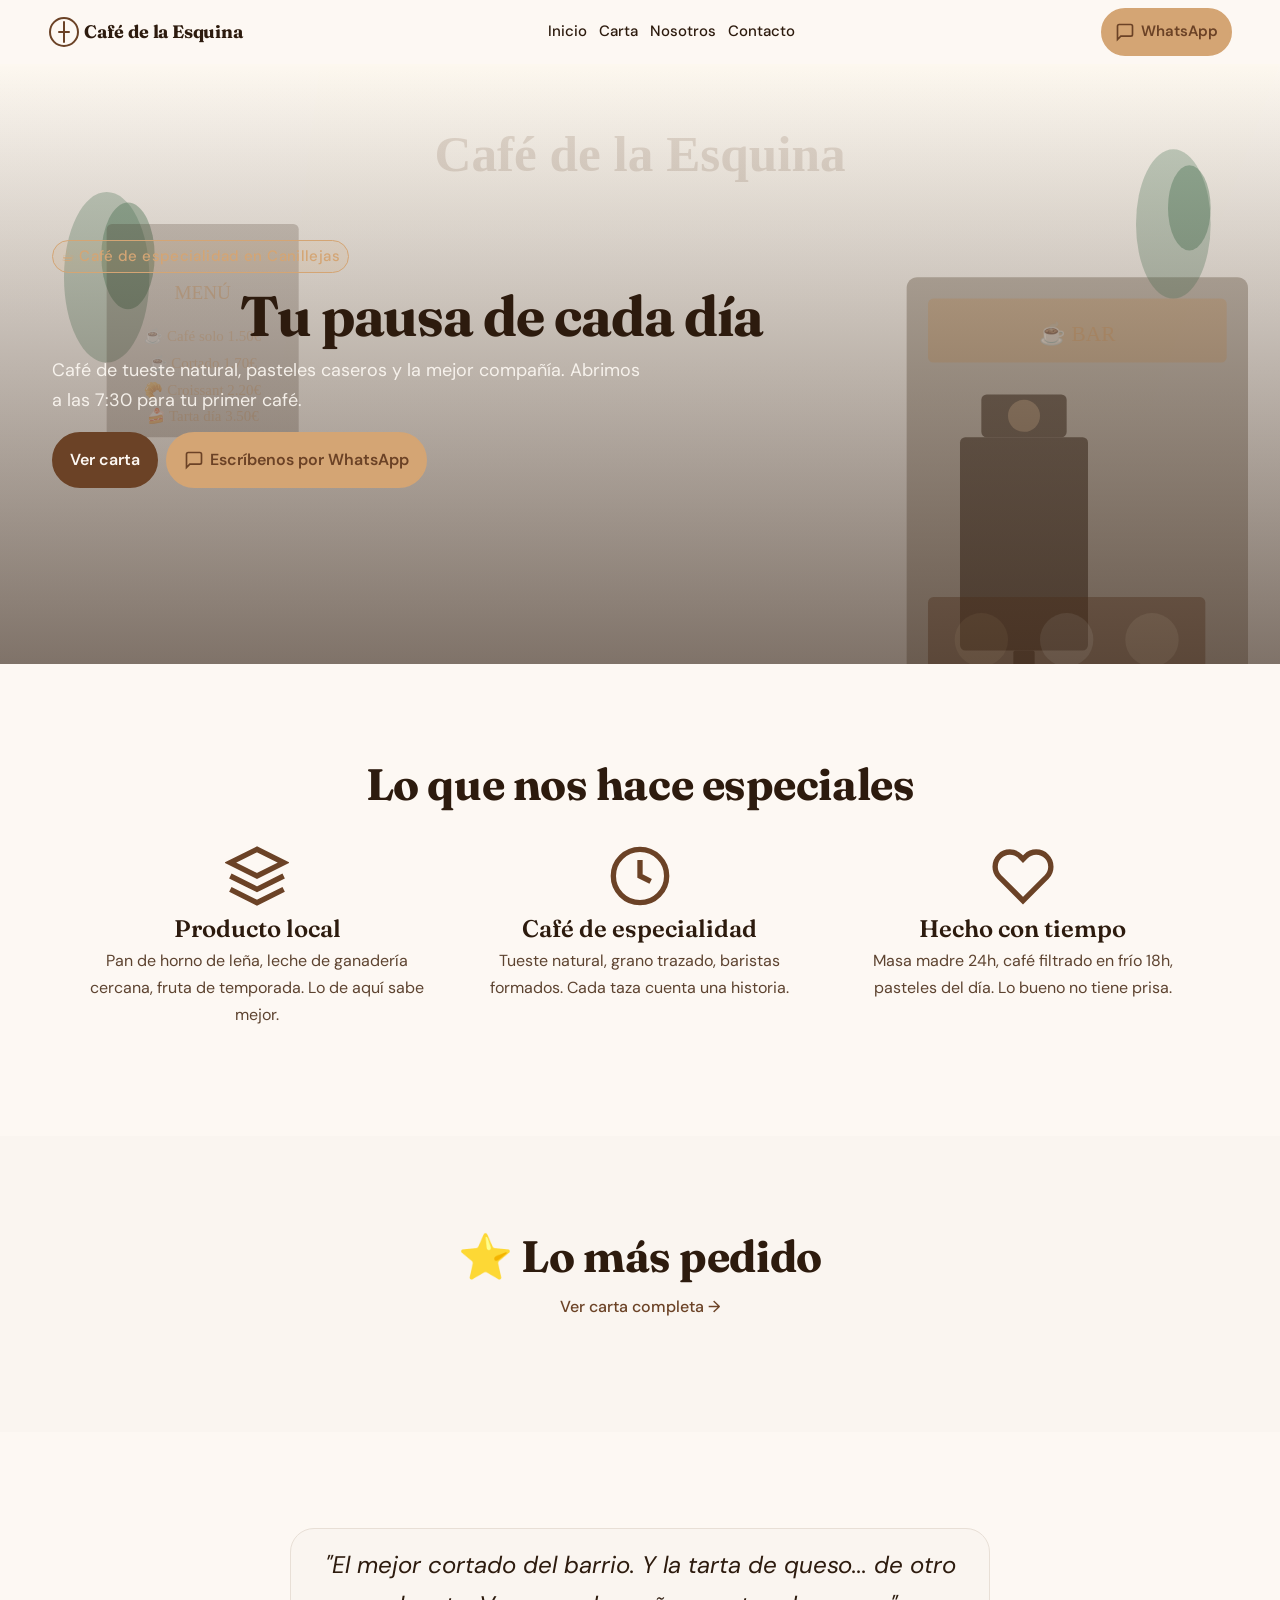
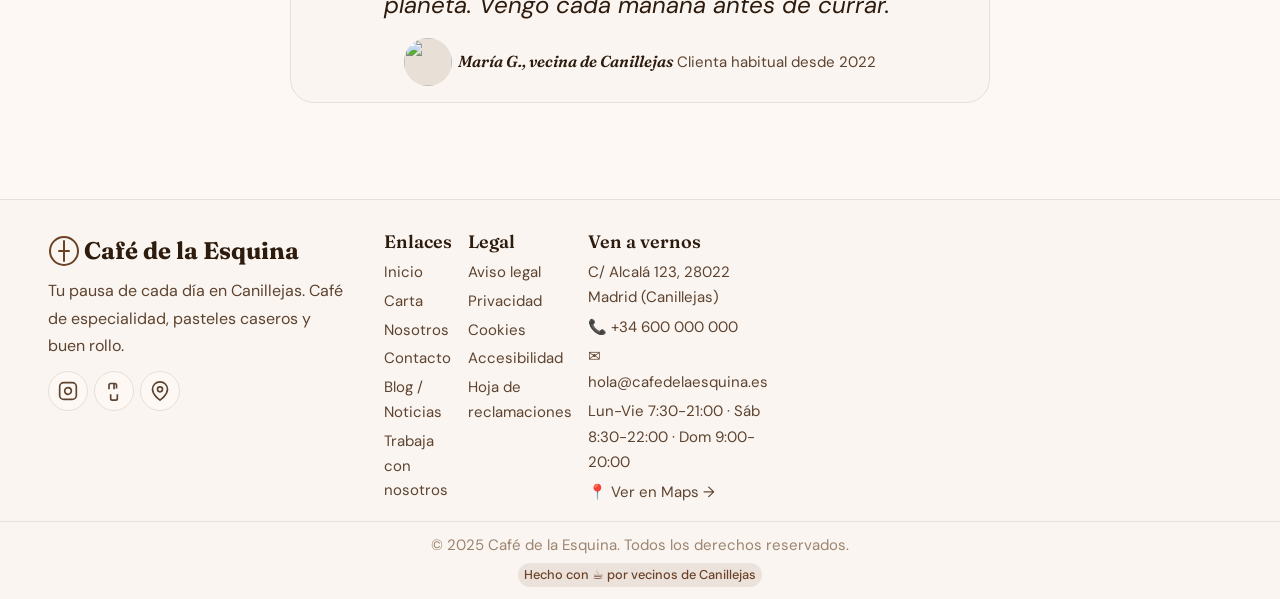
==== commit 80c02fdb: "Fix: HTML + JSON references to .svg instead of .webp/.jpg" ====
--- a/index.html
+++ b/index.html
@@ -54,7 +54,7 @@
     "priceRange": "€€",
     "paymentAccepted": "Cash, Credit Card, Mobile Payment",
     "currenciesAccepted": "EUR",
-    "image": "https://cafe-esquina-demo.netlify.app/assets/images/hero-interior.webp",
+    "image": "https://cafe-esquina-demo.netlify.app/assets/images/hero-interior.svg",
     "sameAs": [
       "https://instagram.com/cafedelaesquina",
       "https://maps.google.com/?cid=123456789"
@@ -146,8 +146,8 @@
     <section class="hero" aria-labelledby="hero-title">
       <div class="hero__bg">
         <picture>
-          <source srcset="assets/images/hero-interior.webp" type="image/webp">
-          <img class="hero__image" src="assets/images/hero-interior.jpg" alt="Interior acogedor de Café de la Esquina con luz natural, mesas de madera y barra de café" loading="eager" fetchpriority="high" width="1200" height="800">
+          <source srcset="assets/images/hero-interior.svg" type="image/webp">
+          <img class="hero__image" src="assets/images/hero-interior.svg" alt="Interior acogedor de Café de la Esquina con luz natural, mesas de madera y barra de café" loading="eager" fetchpriority="high" width="1200" height="800">
         </picture>
       </div>
       <div class="hero__overlay" aria-hidden="true"></div>
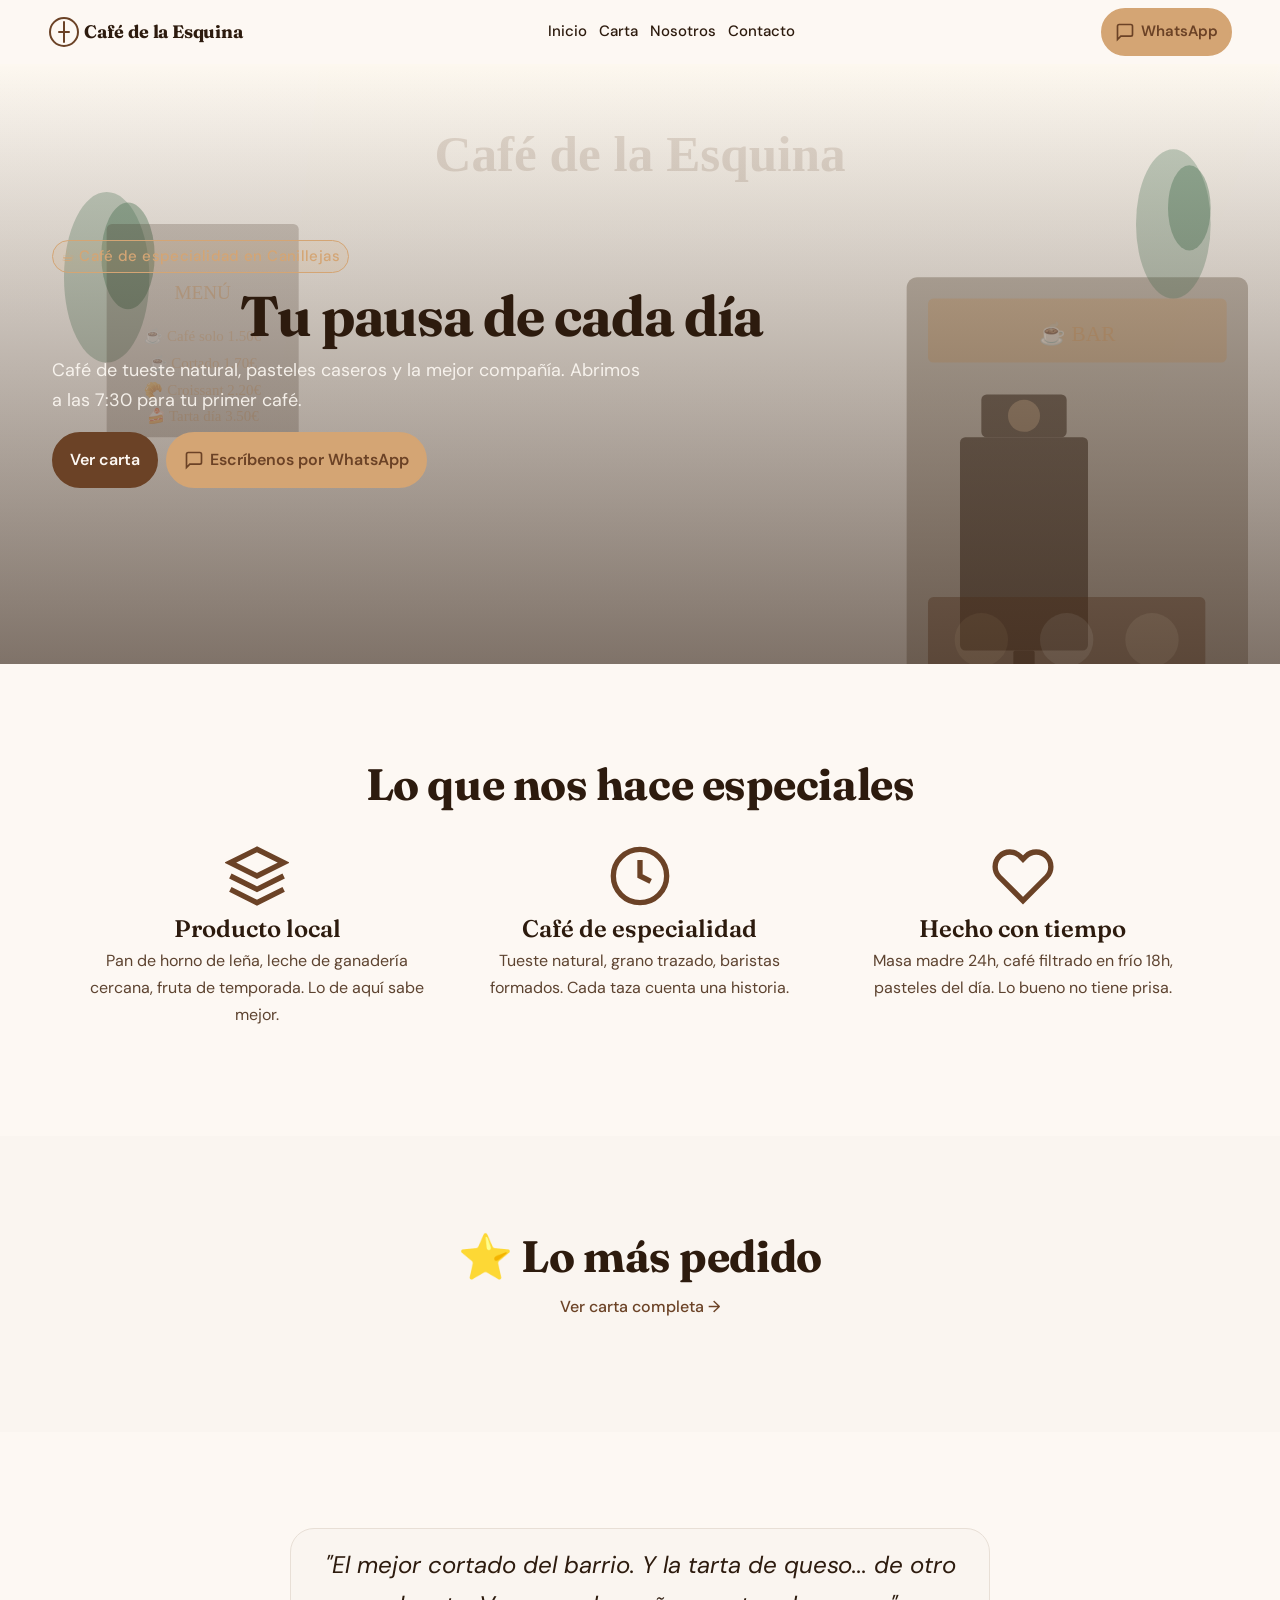
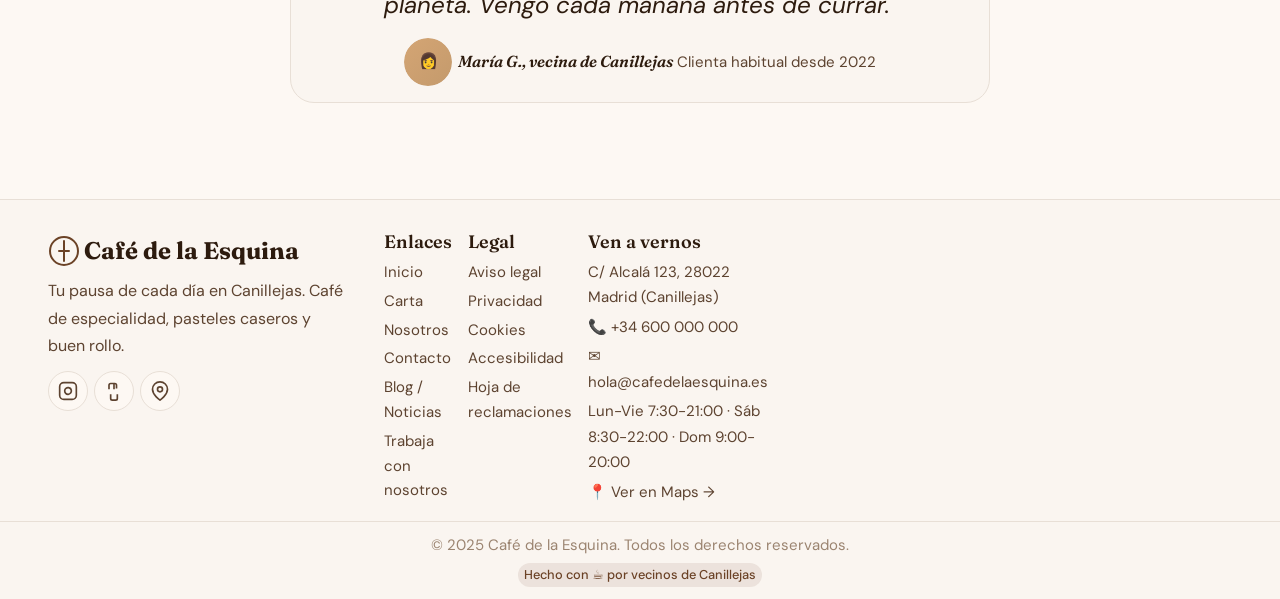
==== commit 3c3efafd: "Fix: all image references to .svg, created missing SVGs for local + deploy" ====
--- a/index.html
+++ b/index.html
@@ -12,7 +12,7 @@
   <meta property="og:url" content="https://cafe-esquina-demo.netlify.app/">
   <meta property="og:title" content="Café de la Esquina | Tu pausa de cada día">
   <meta property="og:description" content="Café de especialidad, pasteles caseros y la mejor compañía en Canillejas. Abrimos a las 7:30 para tu primer café.">
-  <meta property="og:image" content="https://cafe-esquina-demo.netlify.app/assets/images/og-home.webp">
+  <meta property="og:image" content="https://cafe-esquina-demo.netlify.app/assets/images/og-home.svg">
   <meta property="og:site_name" content="Café de la Esquina">
   <meta property="og:locale" content="es_ES">
 
@@ -20,7 +20,7 @@
   <meta name="twitter:card" content="summary_large_image">
   <meta name="twitter:title" content="Café de la Esquina | Tu pausa de cada día">
   <meta name="twitter:description" content="Café de especialidad, pasteles caseros y la mejor compañía en Canillejas.">
-  <meta name="twitter:image" content="https://cafe-esquina-demo.netlify.app/assets/images/og-home.webp">
+  <meta name="twitter:image" content="https://cafe-esquina-demo.netlify.app/assets/images/og-home.svg">
 
   <!-- Schema.org LocalBusiness -->
   <script type="application/ld+json">
@@ -228,7 +228,7 @@
         <blockquote class="testimonial__card">
           <p class="testimonial__quote">"El mejor cortado del barrio. Y la tarta de queso... de otro planeta. Vengo cada mañana antes de currar."</p>
           <footer class="testimonial__author">
-            <img class="testimonial__avatar" src="assets/images/avatar-testimonial.webp" alt="" loading="lazy" width="48" height="48">
+            <img class="testimonial__avatar" src="assets/images/avatar-testimonial.svg" alt="" loading="lazy" width="48" height="48">
             <div>
               <cite class="testimonial__name">María G., vecina de Canillejas</cite>
               <span class="testimonial__role">Clienta habitual desde 2022</span>
